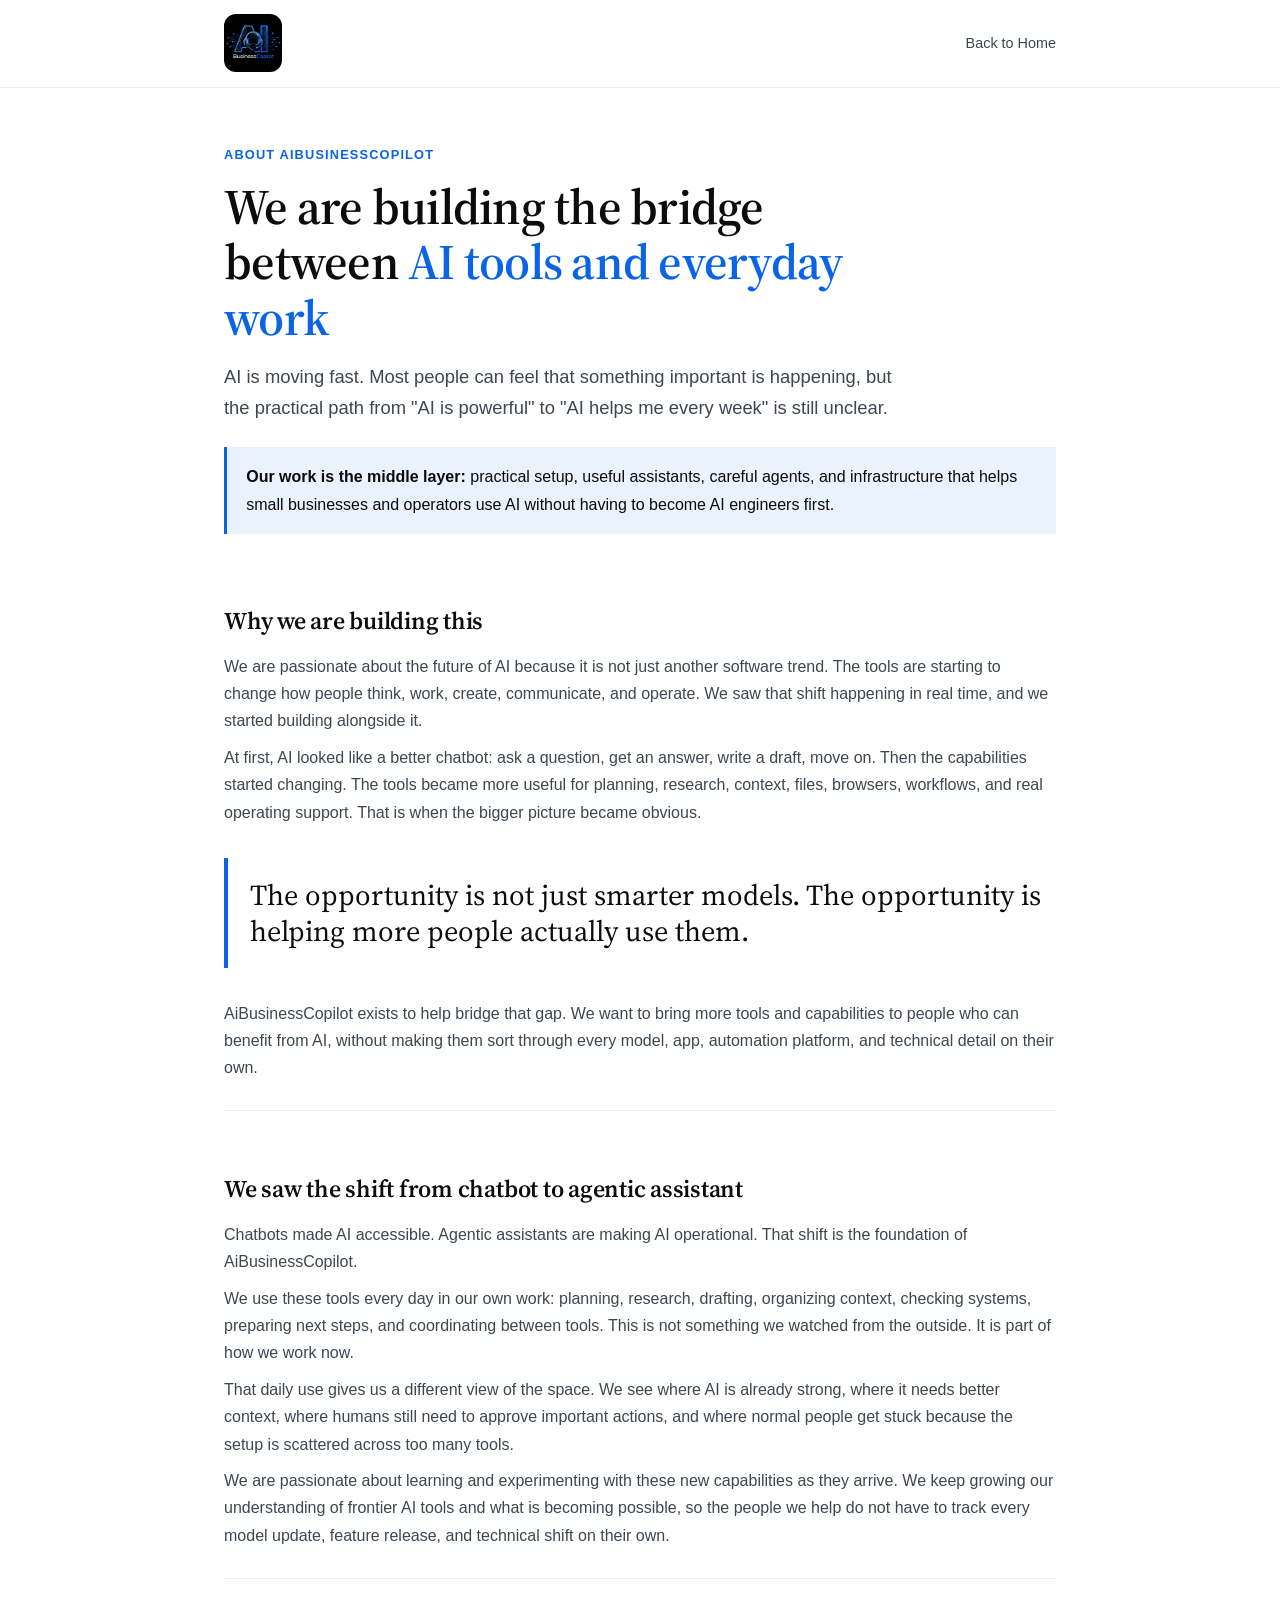
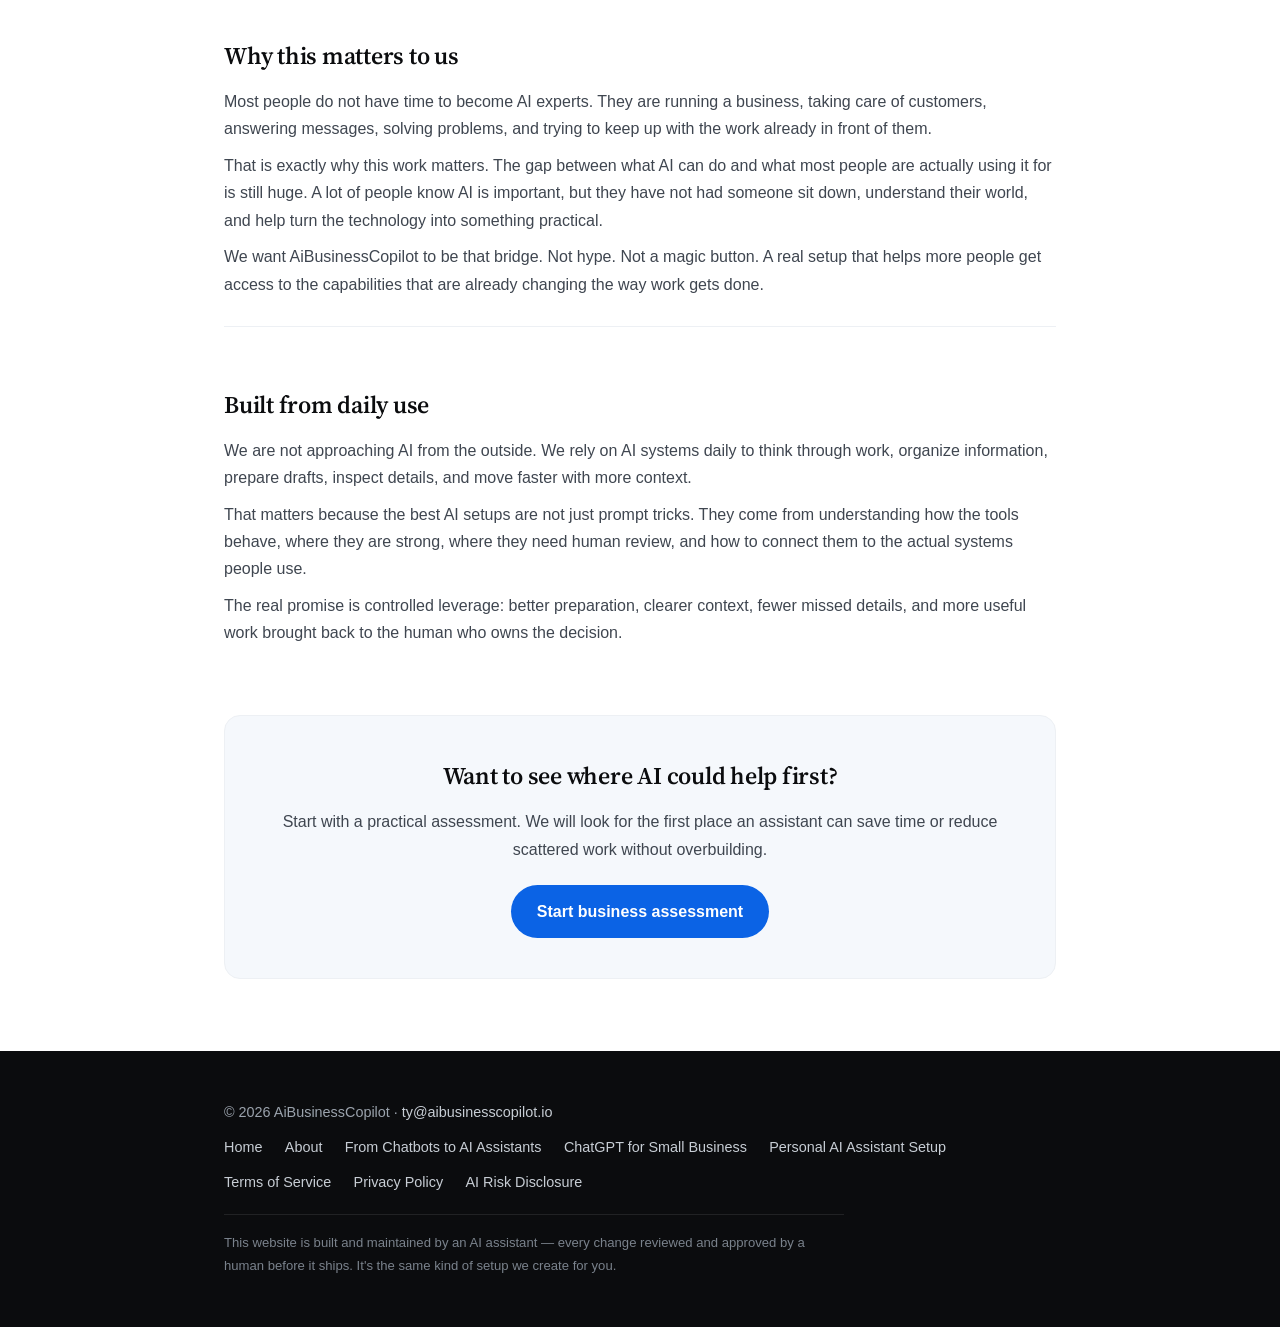
==== about.html @ 7f3c22da "Add about page" ====
<!DOCTYPE html>
<html lang="en">
<head>
    <meta charset="UTF-8">
    <meta name="viewport" content="width=device-width, initial-scale=1.0">
    <title>About AiBusinessCopilot | Practical AI Adoption</title>
    <meta name="description" content="AiBusinessCopilot helps bridge the gap between powerful AI tools and the everyday work of small businesses, operators, and professionals.">
    <link rel="canonical" href="https://aibusinesscopilot.io/about.html">
    <meta property="og:title" content="About AiBusinessCopilot">
    <meta property="og:description" content="We build practical AI assistant, agent, and infrastructure patterns that help more people use AI in everyday work.">
    <meta property="og:type" content="website">
    <meta property="og:url" content="https://aibusinesscopilot.io/about.html">
    <meta property="og:image" content="https://aibusinesscopilot.io/social-card.jpg">
    <meta property="og:image:width" content="1200">
    <meta property="og:image:height" content="630">
    <meta property="og:image:alt" content="ChatGPT answers questions. AI assistants help get work done. - AiBusinessCopilot">
    <meta name="twitter:card" content="summary_large_image">
    <meta name="twitter:title" content="About AiBusinessCopilot">
    <meta name="twitter:description" content="Practical AI adoption, assistant setup, agents, infrastructure, and human-controlled workflows for real work.">
    <meta name="twitter:image" content="https://aibusinesscopilot.io/social-card.jpg">
    <script type="application/ld+json">
    {
      "@context": "https://schema.org",
      "@type": "AboutPage",
      "name": "About AiBusinessCopilot",
      "description": "AiBusinessCopilot helps bridge the gap between powerful AI tools and everyday business work through practical setup, assistants, agents, infrastructure, and human-controlled workflows.",
      "mainEntity": {
        "@type": "ProfessionalService",
        "name": "AiBusinessCopilot",
        "url": "https://aibusinesscopilot.io/",
        "email": "ty@aibusinesscopilot.io",
        "areaServed": ["Phoenix, Arizona", "Remote"]
      }
    }
    </script>
    <link rel="icon" href="logo.jpg">
    <link rel="apple-touch-icon" href="logo.jpg">
    <link rel="preconnect" href="https://fonts.googleapis.com">
    <link rel="preconnect" href="https://fonts.gstatic.com" crossorigin>
    <link href="https://fonts.googleapis.com/css2?family=Source+Serif+4:opsz,wght@8..60,500;8..60,600&amp;display=swap" rel="stylesheet">
    <link rel="stylesheet" href="site.css">
    <style>
        .belief {
            border-left: 4px solid var(--blue);
            padding: 1.2rem 0 1.2rem 1.4rem;
            margin: 2rem 0;
            color: var(--ink);
            font-family: var(--serif);
            font-size: clamp(1.35rem, 3vw, 1.8rem);
            line-height: 1.25;
        }
        .section + .section { border-top: 1px solid var(--border-soft); padding-top: 1.8rem; }
    </style>
</head>
<body>
    <nav>
        <div class="container">
            <a href="index.html" class="logo logo-image"><img src="logo.jpg" alt="AiBusinessCopilot"></a>
            <a href="index.html" class="back-link">Back to Home</a>
        </div>
    </nav>

    <main>
        <article class="hero-card">
            <div class="eyebrow">About AiBusinessCopilot</div>
            <h1>We are building the bridge between <span>AI tools and everyday work</span></h1>
            <p class="lead">AI is moving fast. Most people can feel that something important is happening, but the practical path from "AI is powerful" to "AI helps me every week" is still unclear.</p>
            <p class="quick-line"><strong>Our work is the middle layer:</strong> practical setup, useful assistants, careful agents, and infrastructure that helps small businesses and operators use AI without having to become AI engineers first.</p>
        </article>

        <section class="section">
            <h2>Why we are building this</h2>
            <p>We are passionate about the future of AI because it is not just another software trend. The tools are starting to change how people think, work, create, communicate, and operate. We saw that shift happening in real time, and we started building alongside it.</p>
            <p>At first, AI looked like a better chatbot: ask a question, get an answer, write a draft, move on. Then the capabilities started changing. The tools became more useful for planning, research, context, files, browsers, workflows, and real operating support. That is when the bigger picture became obvious.</p>
            <div class="belief">The opportunity is not just smarter models. The opportunity is helping more people actually use them.</div>
            <p>AiBusinessCopilot exists to help bridge that gap. We want to bring more tools and capabilities to people who can benefit from AI, without making them sort through every model, app, automation platform, and technical detail on their own.</p>
        </section>

        <section class="section">
            <h2>We saw the shift from chatbot to agentic assistant</h2>
            <p>Chatbots made AI accessible. Agentic assistants are making AI operational. That shift is the foundation of AiBusinessCopilot.</p>
            <p>We use these tools every day in our own work: planning, research, drafting, organizing context, checking systems, preparing next steps, and coordinating between tools. This is not something we watched from the outside. It is part of how we work now.</p>
            <p>That daily use gives us a different view of the space. We see where AI is already strong, where it needs better context, where humans still need to approve important actions, and where normal people get stuck because the setup is scattered across too many tools.</p>
            <p>We are passionate about learning and experimenting with these new capabilities as they arrive. We keep growing our understanding of frontier AI tools and what is becoming possible, so the people we help do not have to track every model update, feature release, and technical shift on their own.</p>
        </section>

        <section class="section">
            <h2>Why this matters to us</h2>
            <p>Most people do not have time to become AI experts. They are running a business, taking care of customers, answering messages, solving problems, and trying to keep up with the work already in front of them.</p>
            <p>That is exactly why this work matters. The gap between what AI can do and what most people are actually using it for is still huge. A lot of people know AI is important, but they have not had someone sit down, understand their world, and help turn the technology into something practical.</p>
            <p>We want AiBusinessCopilot to be that bridge. Not hype. Not a magic button. A real setup that helps more people get access to the capabilities that are already changing the way work gets done.</p>
        </section>

        <section class="section">
            <h2>Built from daily use</h2>
            <p>We are not approaching AI from the outside. We rely on AI systems daily to think through work, organize information, prepare drafts, inspect details, and move faster with more context.</p>
            <p>That matters because the best AI setups are not just prompt tricks. They come from understanding how the tools behave, where they are strong, where they need human review, and how to connect them to the actual systems people use.</p>
            <p>The real promise is controlled leverage: better preparation, clearer context, fewer missed details, and more useful work brought back to the human who owns the decision.</p>
        </section>

        <section class="cta">
            <h2>Want to see where AI could help first?</h2>
            <p>Start with a practical assessment. We will look for the first place an assistant can save time or reduce scattered work without overbuilding.</p>
            <a href="https://docs.google.com/forms/d/e/1FAIpQLSdFFl5u6WnTNpVYOfVQvCAf3JeHsFbnt8GaftJ_0jQG6UOvNA/viewform" class="btn">Start business assessment</a>
        </section>
    </main>

    <footer>
        <div class="container">
            <p>&copy; 2026 AiBusinessCopilot &middot; <a href="mailto:ty@aibusinesscopilot.io">ty@aibusinesscopilot.io</a></p>
            <div class="links">
                <a href="index.html">Home</a>
                <a href="about.html">About</a>
                <a href="ai-assistants.html">From Chatbots to AI Assistants</a>
                <a href="chatgpt-for-small-business.html">ChatGPT for Small Business</a>
                <a href="personal-ai-assistant.html">Personal AI Assistant Setup</a>
                <a href="terms.html">Terms of Service</a>
                <a href="privacy.html">Privacy Policy</a>
                <a href="ai-disclosure.html">AI Risk Disclosure</a>
            </div>
            <p class="agent-badge">This website is built and maintained by an AI assistant — every change reviewed and approved by a human before it ships. It's the same kind of setup we create for you.</p>
        </div>
    </footer>
</body>
</html>
---- site.css ----
/* AiBusinessCopilot — shared subpage styles (white / ink / blue design system) */

:root {
    --ink: #0B0C0E;
    --body: #3F4650;
    --muted: #7A828C;
    --blue: #0B63E5;
    --blue-dark: #0A55C4;
    --blue-tint: #EAF2FD;
    --bg: #FFFFFF;
    --bg-alt: #F5F8FC;
    --border: #E2E7EE;
    --border-soft: #EDF0F4;
    --serif: 'Source Serif 4', Georgia, 'Times New Roman', serif;
    --sans: -apple-system, BlinkMacSystemFont, 'Segoe UI', Roboto, 'Helvetica Neue', Arial, sans-serif;
}

* { margin: 0; padding: 0; box-sizing: border-box; }
html { scroll-behavior: smooth; }

body {
    font-family: var(--sans);
    color: var(--body);
    line-height: 1.7;
    background: var(--bg);
    -webkit-font-smoothing: antialiased;
}

nav .container, main, footer .container { max-width: 880px; margin: 0 auto; padding: 0 24px; }

a { color: var(--blue); text-decoration: none; }
a:hover { color: var(--blue-dark); }

/* ===== NAV ===== */
nav {
    position: sticky;
    top: 0;
    background: rgba(255, 255, 255, 0.92);
    backdrop-filter: blur(10px);
    -webkit-backdrop-filter: blur(10px);
    border-bottom: 1px solid var(--border-soft);
    z-index: 100;
}
nav .container {
    padding-top: 0.9rem;
    padding-bottom: 0.9rem;
    display: flex;
    justify-content: space-between;
    align-items: center;
    gap: 1rem;
}
.logo {
    font-size: 1.2rem;
    font-weight: 700;
    color: var(--ink);
    letter-spacing: -0.02em;
    display: inline-flex;
    align-items: center;
}
.logo:hover { color: var(--ink); }
.logo img { display: none; }
.logo.logo-image {
    line-height: 0;
}
.logo.logo-image img {
    display: block;
    height: 58px;
    width: auto;
    border-radius: 12px;
    object-fit: contain;
}
.logo span { color: var(--blue); }
.back-link { color: var(--body); font-size: 0.9rem; font-weight: 500; }
.back-link:hover { color: var(--blue); }

/* ===== MAIN / ARTICLE ===== */
main { padding-top: 3.5rem; padding-bottom: 4.5rem; }

.hero-card, .legal-card { margin-bottom: 1rem; }

.eyebrow {
    color: var(--blue);
    text-transform: uppercase;
    letter-spacing: 0.09em;
    font-size: 0.8rem;
    font-weight: 600;
    margin-bottom: 0.9rem;
}

h1 {
    font-family: var(--serif);
    color: var(--ink);
    font-weight: 600;
    font-size: clamp(2.1rem, 5vw, 3.1rem);
    line-height: 1.12;
    letter-spacing: -0.015em;
    margin-bottom: 0.9rem;
    max-width: 720px;
}
h1 span { color: var(--blue); -webkit-text-fill-color: var(--blue); }

.lead { font-size: 1.15rem; max-width: 680px; margin-bottom: 1.5rem; }
.updated { color: var(--muted); font-size: 0.9rem; margin-bottom: 2rem; }

h2 {
    font-family: var(--serif);
    color: var(--ink);
    font-weight: 600;
    font-size: 1.5rem;
    letter-spacing: -0.01em;
    margin: 2.4rem 0 0.7rem;
}
h3 { color: var(--ink); font-weight: 600; font-size: 1.02rem; margin: 1.5rem 0 0.45rem; }
h4 { color: var(--ink); font-weight: 600; font-size: 1rem; margin-bottom: 0.3rem; }

p { margin: 0.6rem 0; }
strong { color: var(--ink); }
ul, ol { margin: 0.7rem 0 1rem 1.35rem; }
li { margin: 0.35rem 0; }

.section { padding: 0.4rem 0 1.2rem; }
.section h2 { margin-top: 1.8rem; }

.quick-line, .notice {
    border-left: 3px solid var(--blue);
    background: var(--blue-tint);
    color: var(--ink);
    padding: 1rem 1.2rem;
    border-radius: 0;
    margin: 1.4rem 0 2rem;
}
.quick-line p, .notice p { margin: 0; }

/* ===== CARD GRIDS ===== */
.comparison, .examples, .why-grid {
    display: grid;
    grid-template-columns: repeat(2, minmax(0, 1fr));
    gap: 1rem;
    margin-top: 1.1rem;
}
.compare-card, .example, .why-item {
    border: 1px solid var(--border);
    border-radius: 14px;
    padding: 1.2rem 1.3rem;
    background: #fff;
}
.compare-card h3 { margin: 0 0 0.45rem; }
.compare-card ul { margin-top: 0.5rem; }
.example strong { display: block; margin-bottom: 0.3rem; }
.example p { margin: 0; font-size: 0.95rem; }
.why-item { display: flex; gap: 0.85rem; align-items: flex-start; }
.why-item p { margin: 0; font-size: 0.95rem; }
.why-icon { flex-shrink: 0; margin-top: 2px; line-height: 1; }

/* ===== CTA ===== */
.cta { text-align: center; margin-top: 2.5rem; padding: 2.5rem 1.5rem; background: var(--bg-alt); border: 1px solid var(--border-soft); border-radius: 16px; }
.cta h2 { margin-top: 0; }
.btn, .cta-btn {
    display: inline-block;
    background: var(--blue);
    color: #fff;
    font-size: 1rem;
    font-weight: 600;
    padding: 0.8rem 1.6rem;
    border-radius: 999px;
    margin-top: 0.8rem;
    transition: background 0.15s ease, transform 0.15s ease;
    box-shadow: none;
}
.btn:hover, .cta-btn:hover { background: var(--blue-dark); color: #fff; transform: translateY(-1px); box-shadow: none; }

/* ===== FOOTER ===== */
footer {
    background: var(--ink);
    color: #9BA3AD;
    padding: 2.5rem 0;
    border-top: none;
    font-size: 0.9rem;
}
footer a { color: #C7CDD4; }
footer a:hover { color: #fff; }
footer .links { display: flex; flex-wrap: wrap; gap: 0.7rem 1.4rem; margin-top: 0.5rem; }
footer .agent-badge {
    margin-top: 1.2rem;
    padding-top: 1.1rem;
    border-top: 1px solid rgba(255, 255, 255, 0.09);
    font-size: 0.82rem;
    color: #7A828C;
    max-width: 620px;
}

/* ===== RESPONSIVE ===== */
@media (max-width: 720px) {
    main { padding-top: 2.5rem; }
    .logo.logo-image img { height: 50px; }
    .comparison, .examples, .why-grid { grid-template-columns: 1fr; }
}

/* ===== PRINT ===== */
@media print {
    nav, footer .links { display: none; }
    body { color: #1a1a1a; }
    .btn, .cta-btn { color: #fff !important; -webkit-print-color-adjust: exact; print-color-adjust: exact; }
    footer { background: none; color: #555; padding: 1rem 0; }
}
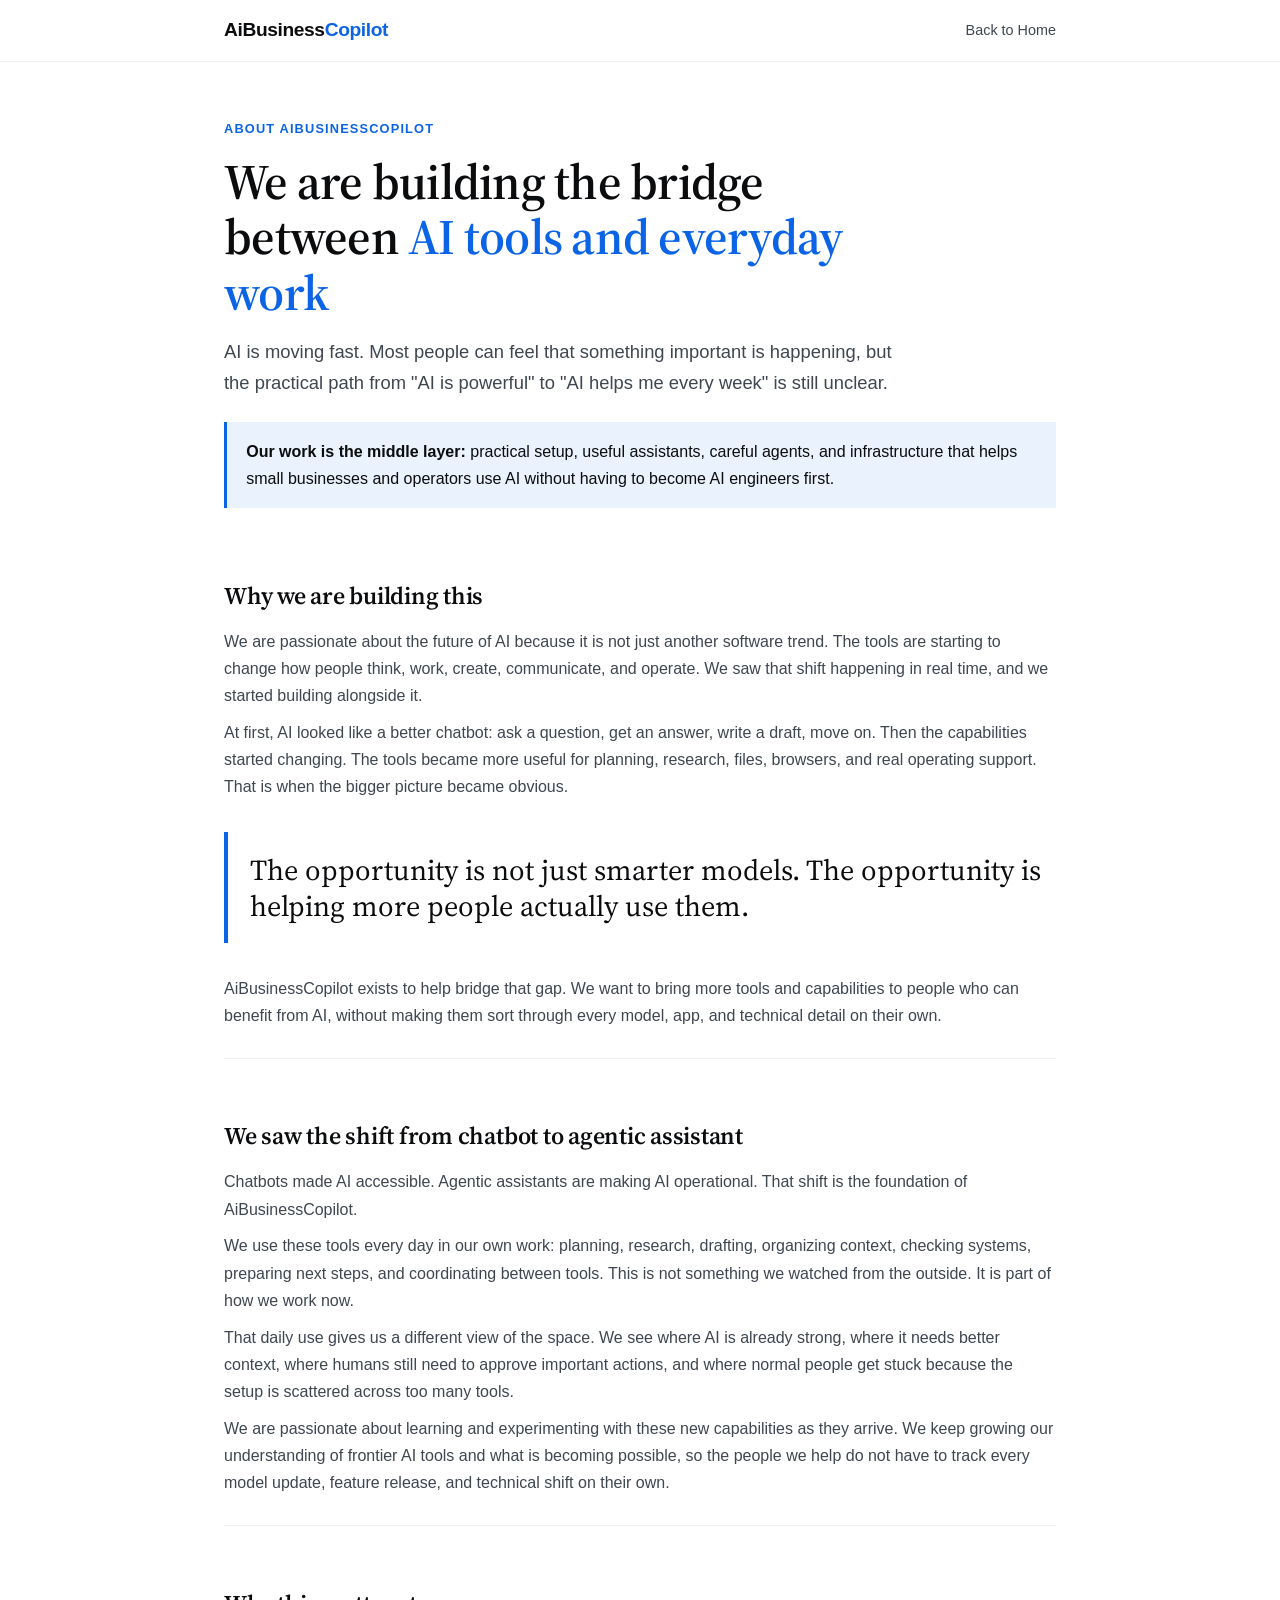
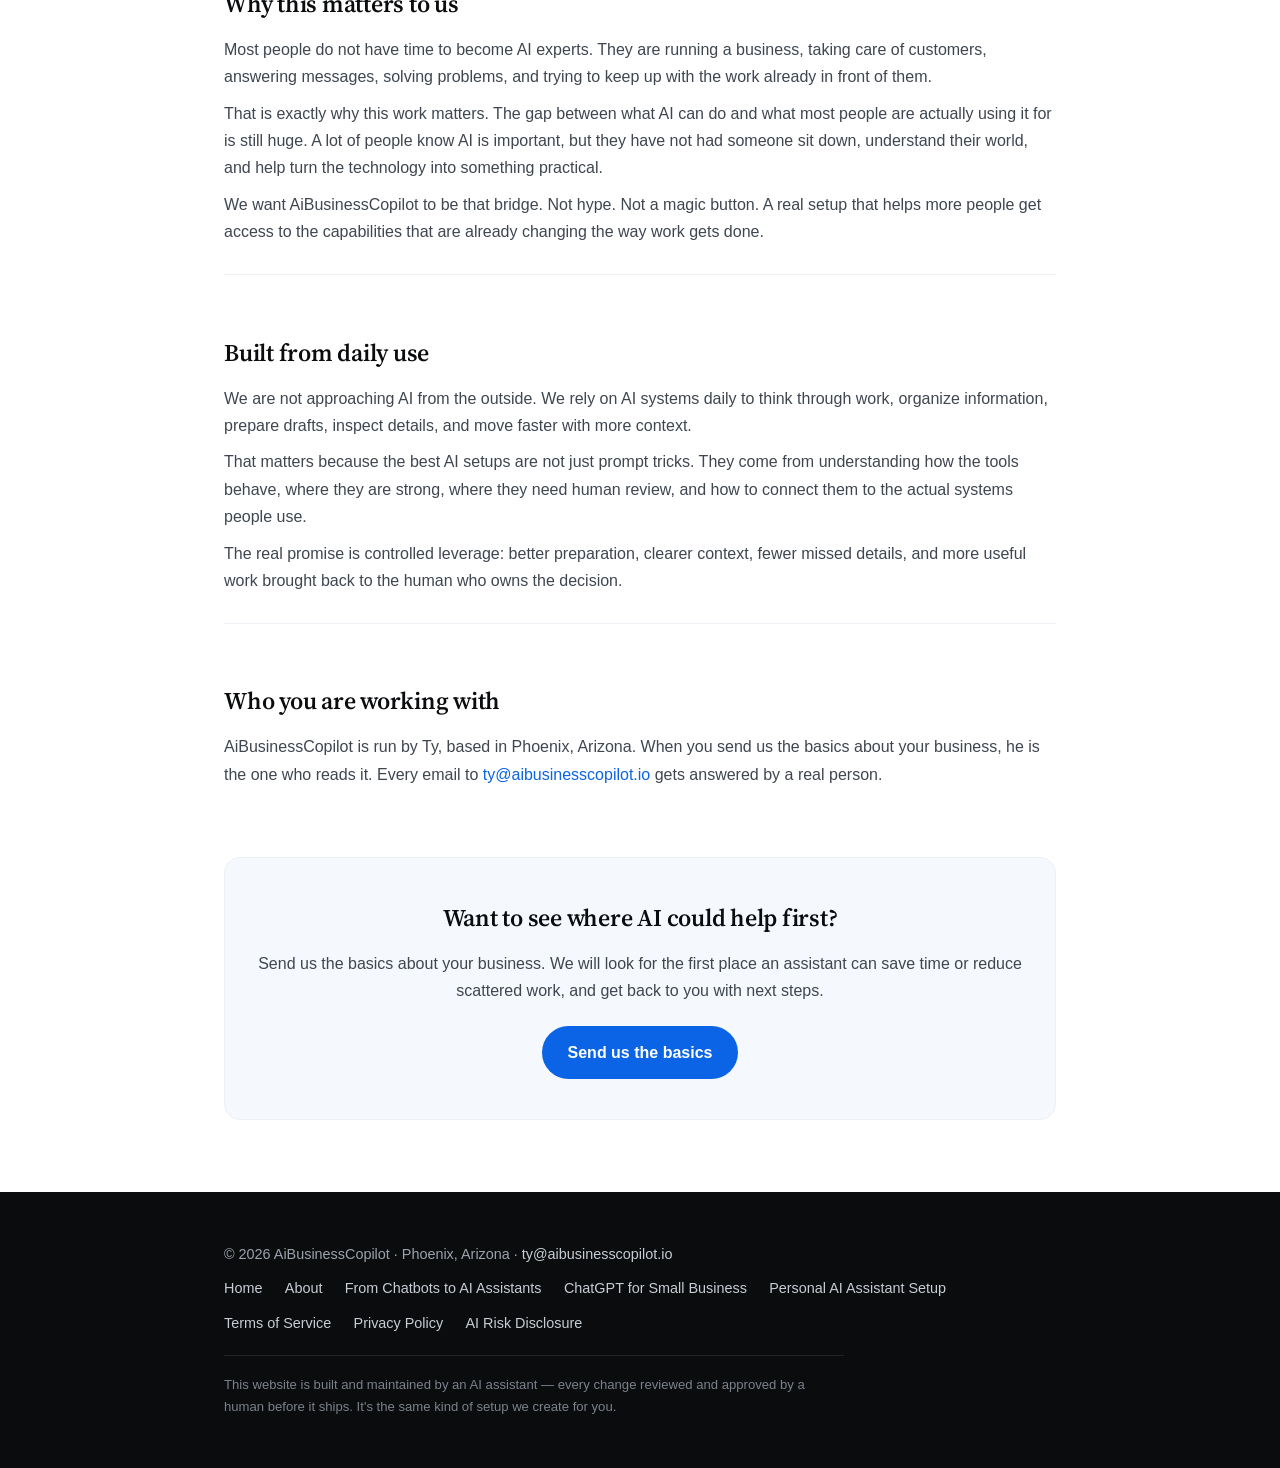
==== commit 80aee4d9: "Demo magic, de-AI-template pass, and offer clarity Demo: personalized briefing (business-name input," ====
--- a/about.html
+++ b/about.html
@@ -55,7 +55,7 @@
 <body>
     <nav>
         <div class="container">
-            <a href="index.html" class="logo logo-image"><img src="logo.jpg" alt="AiBusinessCopilot"></a>
+            <a href="index.html" class="logo">AiBusiness<span>Copilot</span></a>
             <a href="index.html" class="back-link">Back to Home</a>
         </div>
     </nav>
@@ -71,9 +71,9 @@
         <section class="section">
             <h2>Why we are building this</h2>
             <p>We are passionate about the future of AI because it is not just another software trend. The tools are starting to change how people think, work, create, communicate, and operate. We saw that shift happening in real time, and we started building alongside it.</p>
-            <p>At first, AI looked like a better chatbot: ask a question, get an answer, write a draft, move on. Then the capabilities started changing. The tools became more useful for planning, research, context, files, browsers, workflows, and real operating support. That is when the bigger picture became obvious.</p>
+            <p>At first, AI looked like a better chatbot: ask a question, get an answer, write a draft, move on. Then the capabilities started changing. The tools became more useful for planning, research, files, browsers, and real operating support. That is when the bigger picture became obvious.</p>
             <div class="belief">The opportunity is not just smarter models. The opportunity is helping more people actually use them.</div>
-            <p>AiBusinessCopilot exists to help bridge that gap. We want to bring more tools and capabilities to people who can benefit from AI, without making them sort through every model, app, automation platform, and technical detail on their own.</p>
+            <p>AiBusinessCopilot exists to help bridge that gap. We want to bring more tools and capabilities to people who can benefit from AI, without making them sort through every model, app, and technical detail on their own.</p>
         </section>
 
         <section class="section">
@@ -98,16 +98,21 @@
             <p>The real promise is controlled leverage: better preparation, clearer context, fewer missed details, and more useful work brought back to the human who owns the decision.</p>
         </section>
 
+        <section class="section">
+            <h2>Who you are working with</h2>
+            <p>AiBusinessCopilot is run by Ty, based in Phoenix, Arizona. When you send us the basics about your business, he is the one who reads it. Every email to <a href="mailto:ty@aibusinesscopilot.io">ty@aibusinesscopilot.io</a> gets answered by a real person.</p>
+        </section>
+
         <section class="cta">
             <h2>Want to see where AI could help first?</h2>
-            <p>Start with a practical assessment. We will look for the first place an assistant can save time or reduce scattered work without overbuilding.</p>
-            <a href="https://docs.google.com/forms/d/e/1FAIpQLSdFFl5u6WnTNpVYOfVQvCAf3JeHsFbnt8GaftJ_0jQG6UOvNA/viewform" class="btn">Start business assessment</a>
+            <p>Send us the basics about your business. We will look for the first place an assistant can save time or reduce scattered work, and get back to you with next steps.</p>
+            <a href="https://docs.google.com/forms/d/e/1FAIpQLSdFFl5u6WnTNpVYOfVQvCAf3JeHsFbnt8GaftJ_0jQG6UOvNA/viewform" class="btn">Send us the basics</a>
         </section>
     </main>
 
     <footer>
         <div class="container">
-            <p>&copy; 2026 AiBusinessCopilot &middot; <a href="mailto:ty@aibusinesscopilot.io">ty@aibusinesscopilot.io</a></p>
+            <p>&copy; 2026 AiBusinessCopilot &middot; Phoenix, Arizona &middot; <a href="mailto:ty@aibusinesscopilot.io">ty@aibusinesscopilot.io</a></p>
             <div class="links">
                 <a href="index.html">Home</a>
                 <a href="about.html">About</a>
--- a/site.css
+++ b/site.css
@@ -191,9 +191,12 @@
 
 /* ===== RESPONSIVE ===== */
 @media (max-width: 720px) {
+    html, body { max-width: 100%; overflow-x: hidden; }
     main { padding-top: 2.5rem; }
     .logo.logo-image img { height: 50px; }
     .comparison, .examples, .why-grid { grid-template-columns: 1fr; }
+    h1, h2, h3, p, li, a { overflow-wrap: anywhere; }
+    .price-tag { white-space: normal; }
 }
 
 /* ===== PRINT ===== */
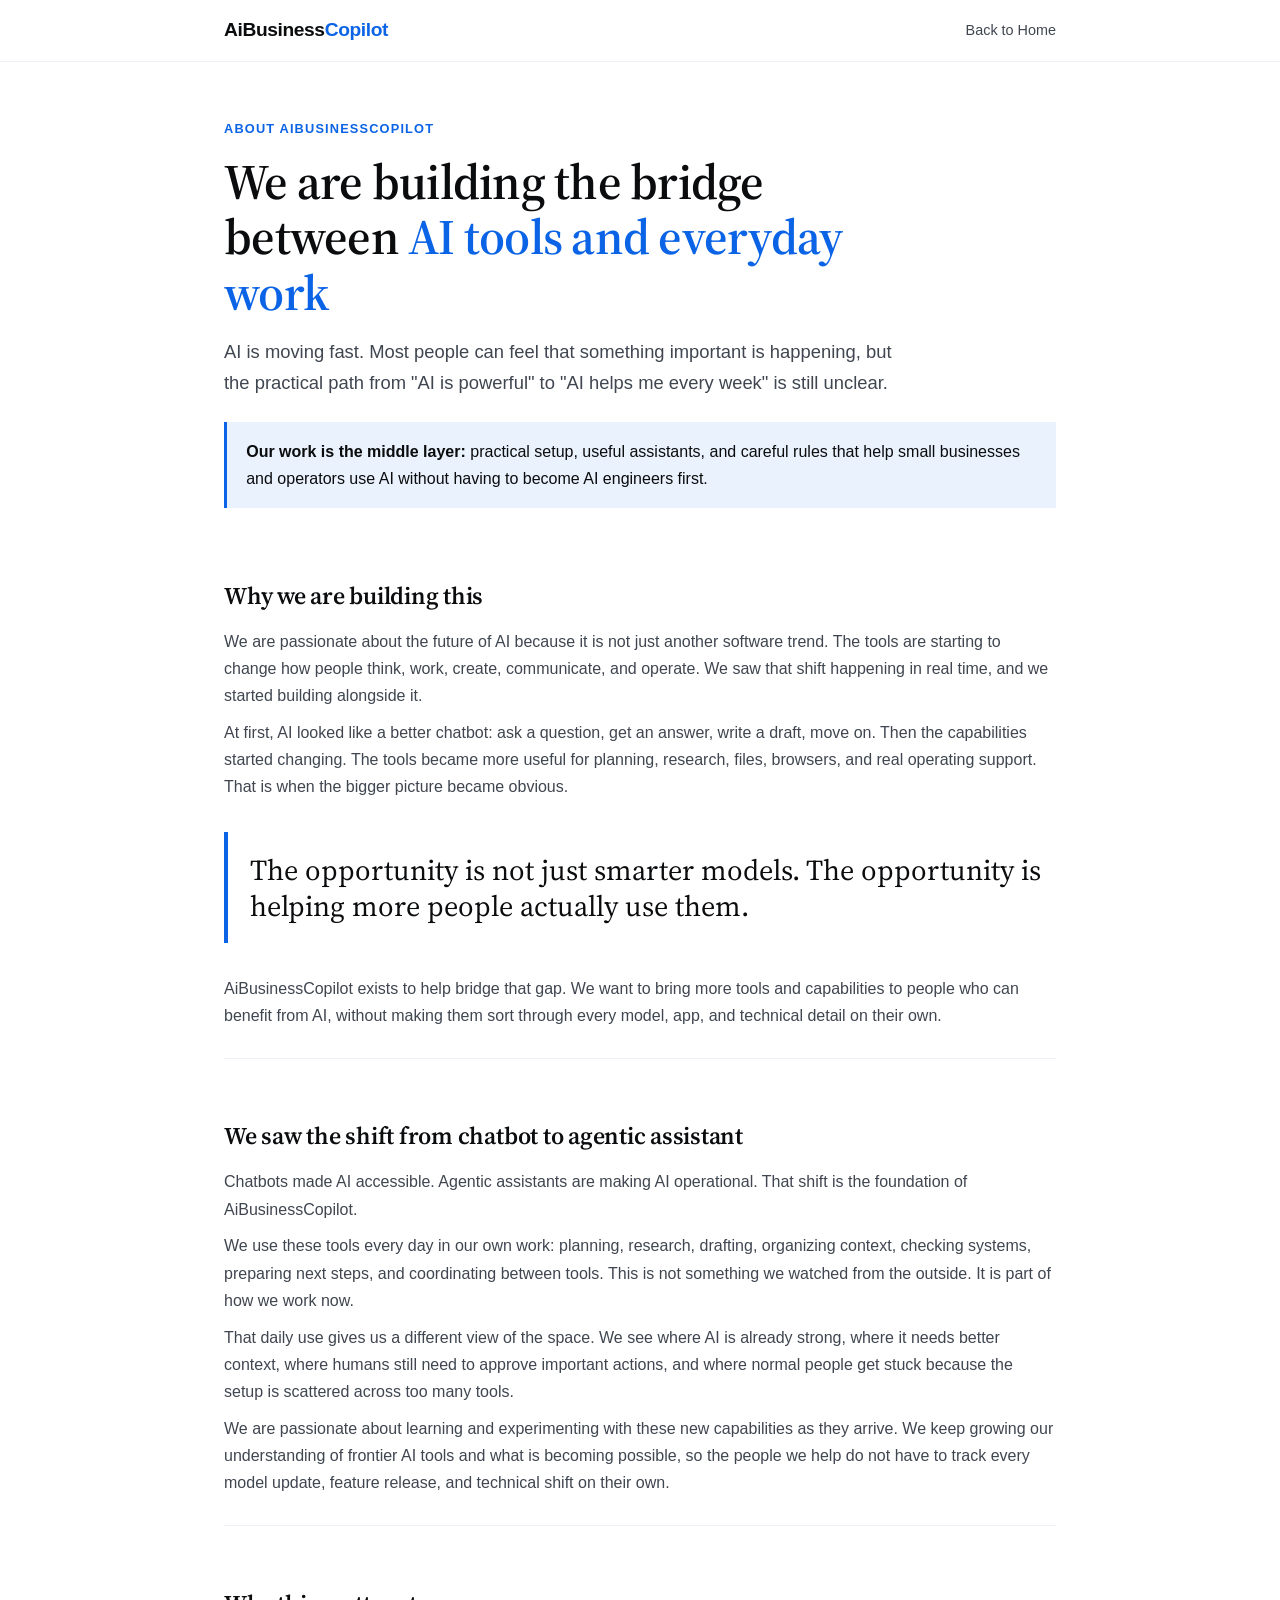
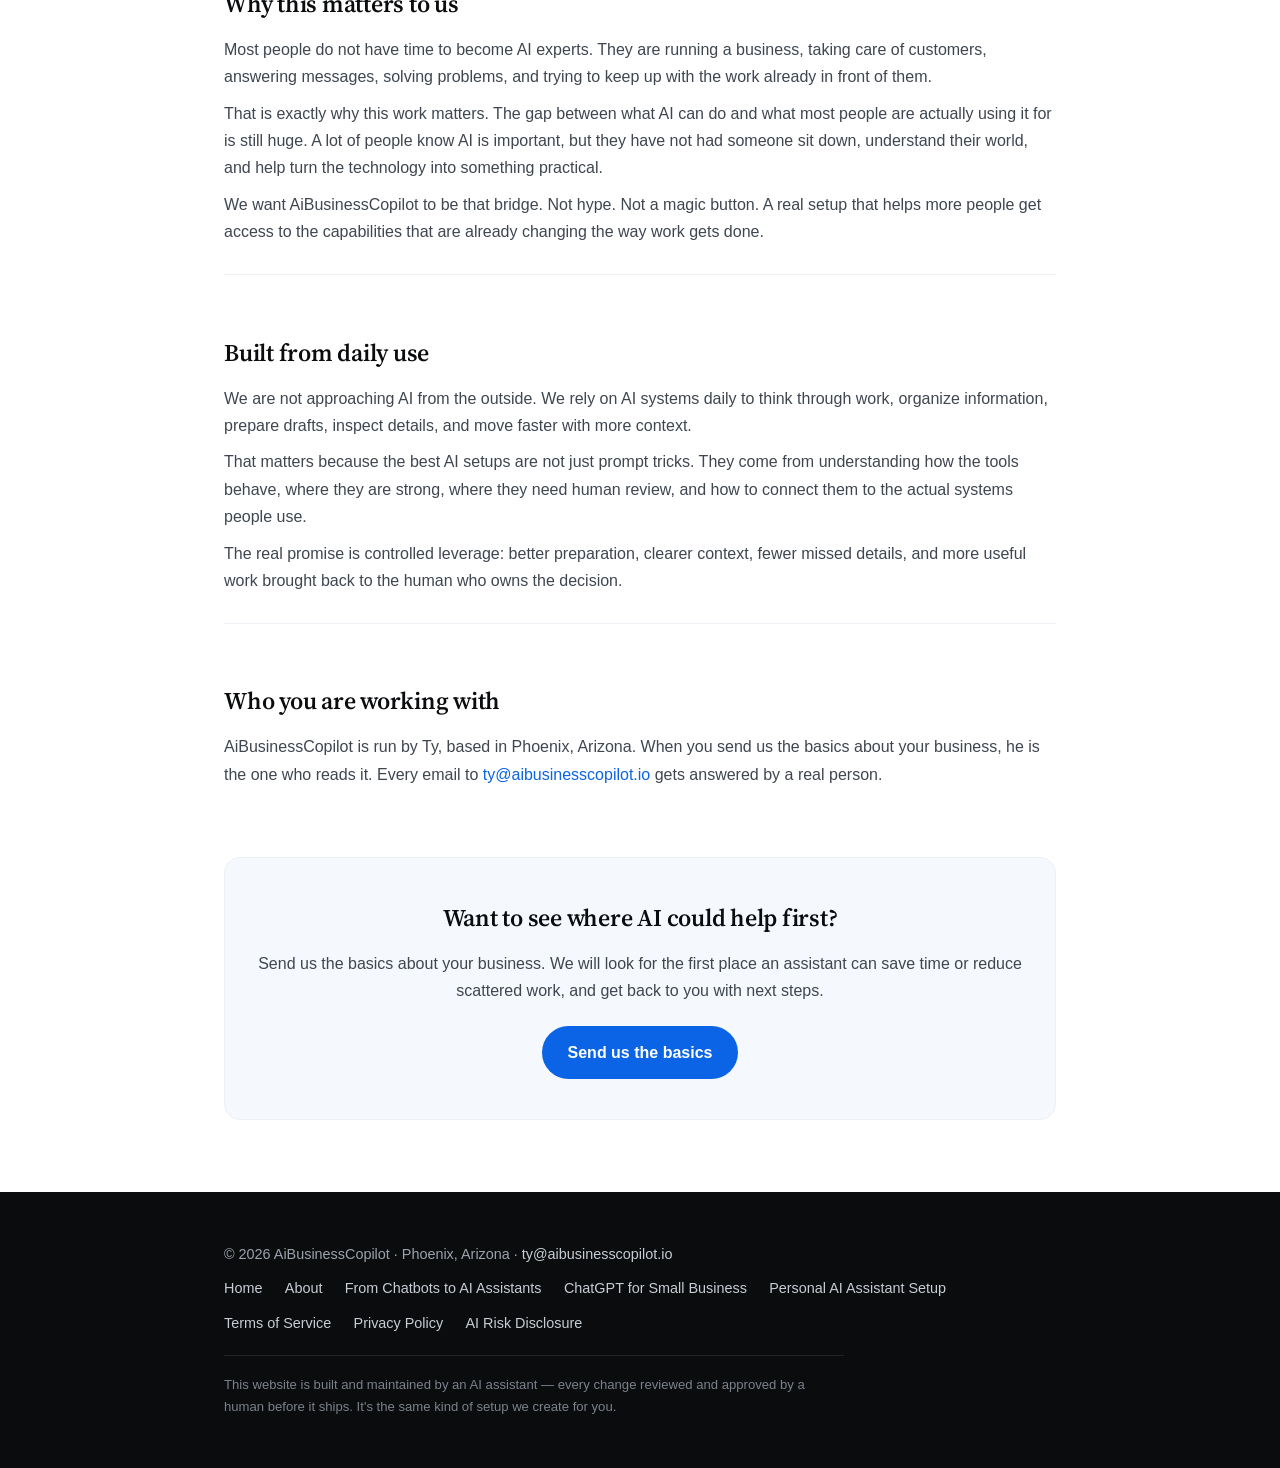
==== commit 131e9a17: "Sitewide coherence and language pass Add many-languages FAQ (Spanish called out) with JSON-LD sync, " ====
--- a/about.html
+++ b/about.html
@@ -7,7 +7,7 @@
     <meta name="description" content="AiBusinessCopilot helps bridge the gap between powerful AI tools and the everyday work of small businesses, operators, and professionals.">
     <link rel="canonical" href="https://aibusinesscopilot.io/about.html">
     <meta property="og:title" content="About AiBusinessCopilot">
-    <meta property="og:description" content="We build practical AI assistant, agent, and infrastructure patterns that help more people use AI in everyday work.">
+    <meta property="og:description" content="We set up practical AI assistants that help more people use AI in everyday work.">
     <meta property="og:type" content="website">
     <meta property="og:url" content="https://aibusinesscopilot.io/about.html">
     <meta property="og:image" content="https://aibusinesscopilot.io/social-card.jpg">
@@ -16,14 +16,14 @@
     <meta property="og:image:alt" content="ChatGPT answers questions. AI assistants help get work done. - AiBusinessCopilot">
     <meta name="twitter:card" content="summary_large_image">
     <meta name="twitter:title" content="About AiBusinessCopilot">
-    <meta name="twitter:description" content="Practical AI adoption, assistant setup, agents, infrastructure, and human-controlled workflows for real work.">
+    <meta name="twitter:description" content="Practical AI adoption: assistant setup and human-approved AI help for real work.">
     <meta name="twitter:image" content="https://aibusinesscopilot.io/social-card.jpg">
     <script type="application/ld+json">
     {
       "@context": "https://schema.org",
       "@type": "AboutPage",
       "name": "About AiBusinessCopilot",
-      "description": "AiBusinessCopilot helps bridge the gap between powerful AI tools and everyday business work through practical setup, assistants, agents, infrastructure, and human-controlled workflows.",
+      "description": "AiBusinessCopilot helps bridge the gap between powerful AI tools and everyday business work through practical setup, useful assistants, and human-approved AI help.",
       "mainEntity": {
         "@type": "ProfessionalService",
         "name": "AiBusinessCopilot",
@@ -65,7 +65,7 @@
             <div class="eyebrow">About AiBusinessCopilot</div>
             <h1>We are building the bridge between <span>AI tools and everyday work</span></h1>
             <p class="lead">AI is moving fast. Most people can feel that something important is happening, but the practical path from "AI is powerful" to "AI helps me every week" is still unclear.</p>
-            <p class="quick-line"><strong>Our work is the middle layer:</strong> practical setup, useful assistants, careful agents, and infrastructure that helps small businesses and operators use AI without having to become AI engineers first.</p>
+            <p class="quick-line"><strong>Our work is the middle layer:</strong> practical setup, useful assistants, and careful rules that help small businesses and operators use AI without having to become AI engineers first.</p>
         </article>
 
         <section class="section">
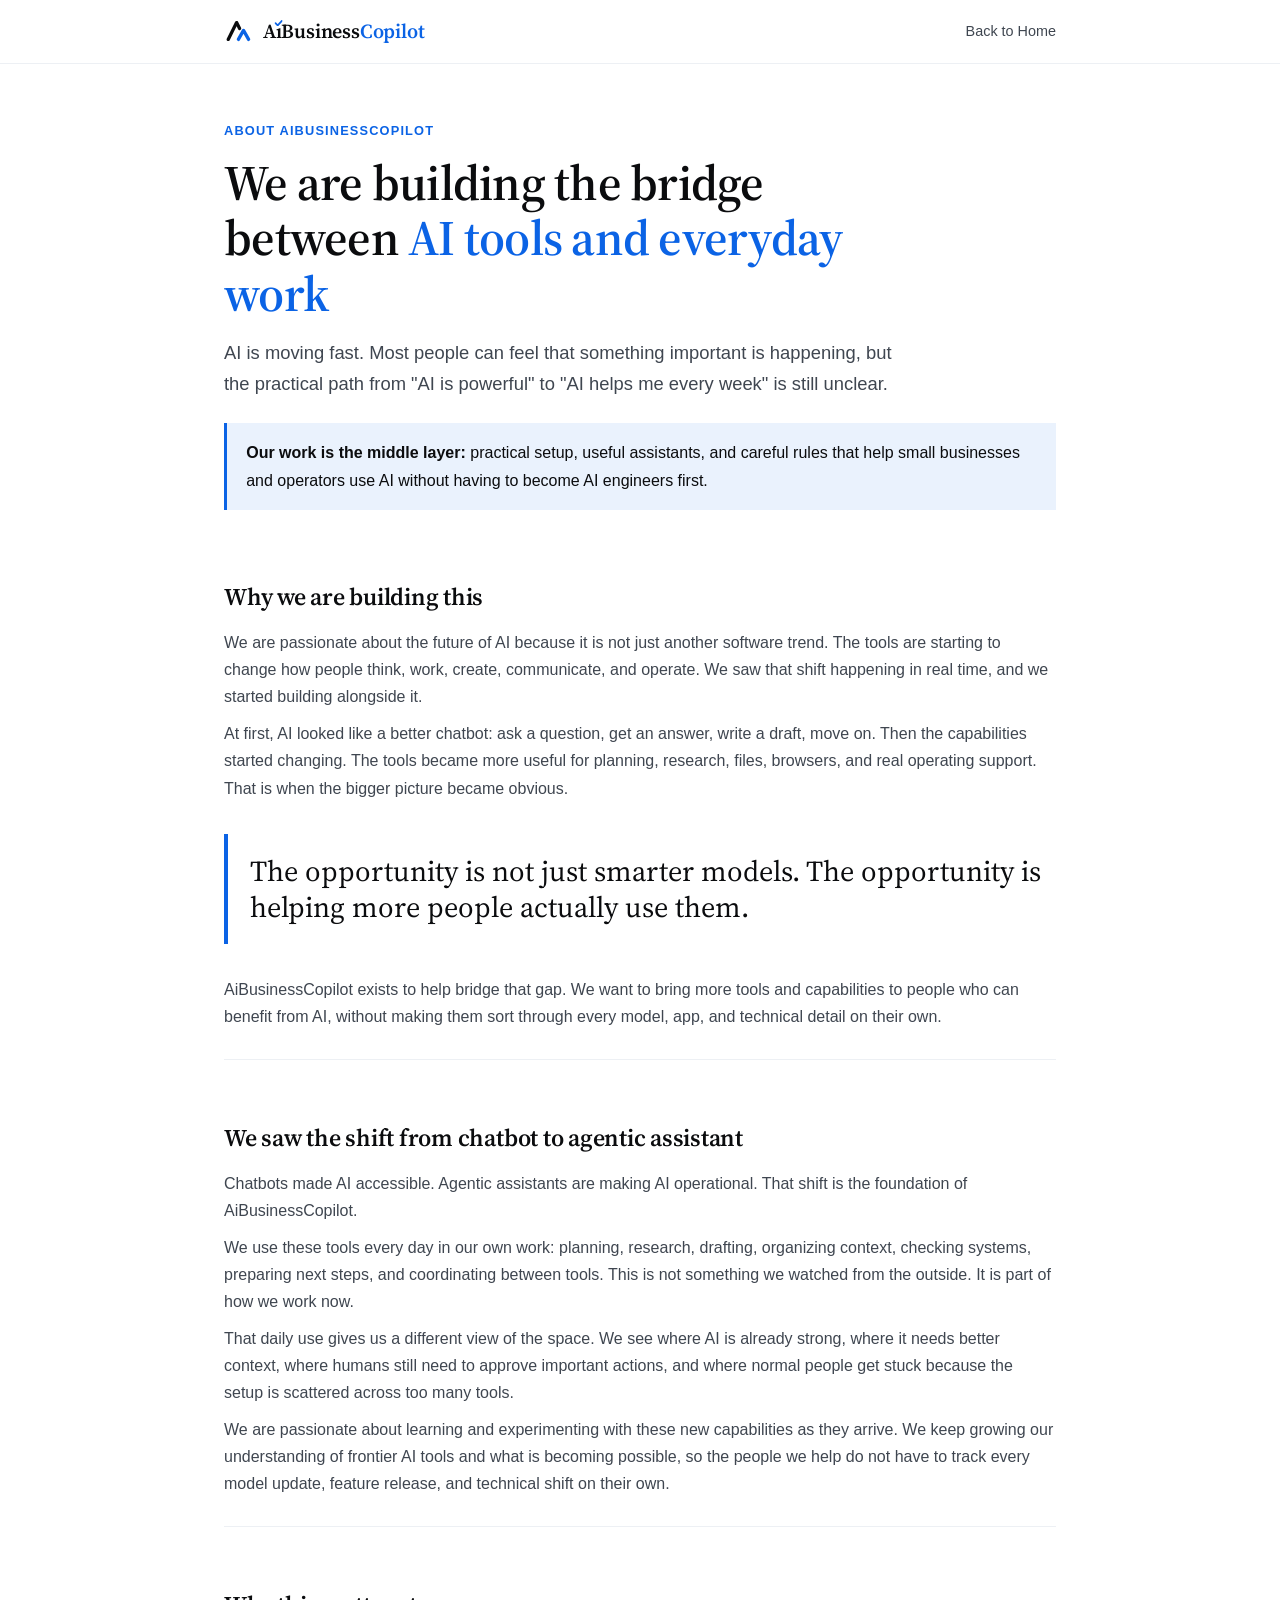
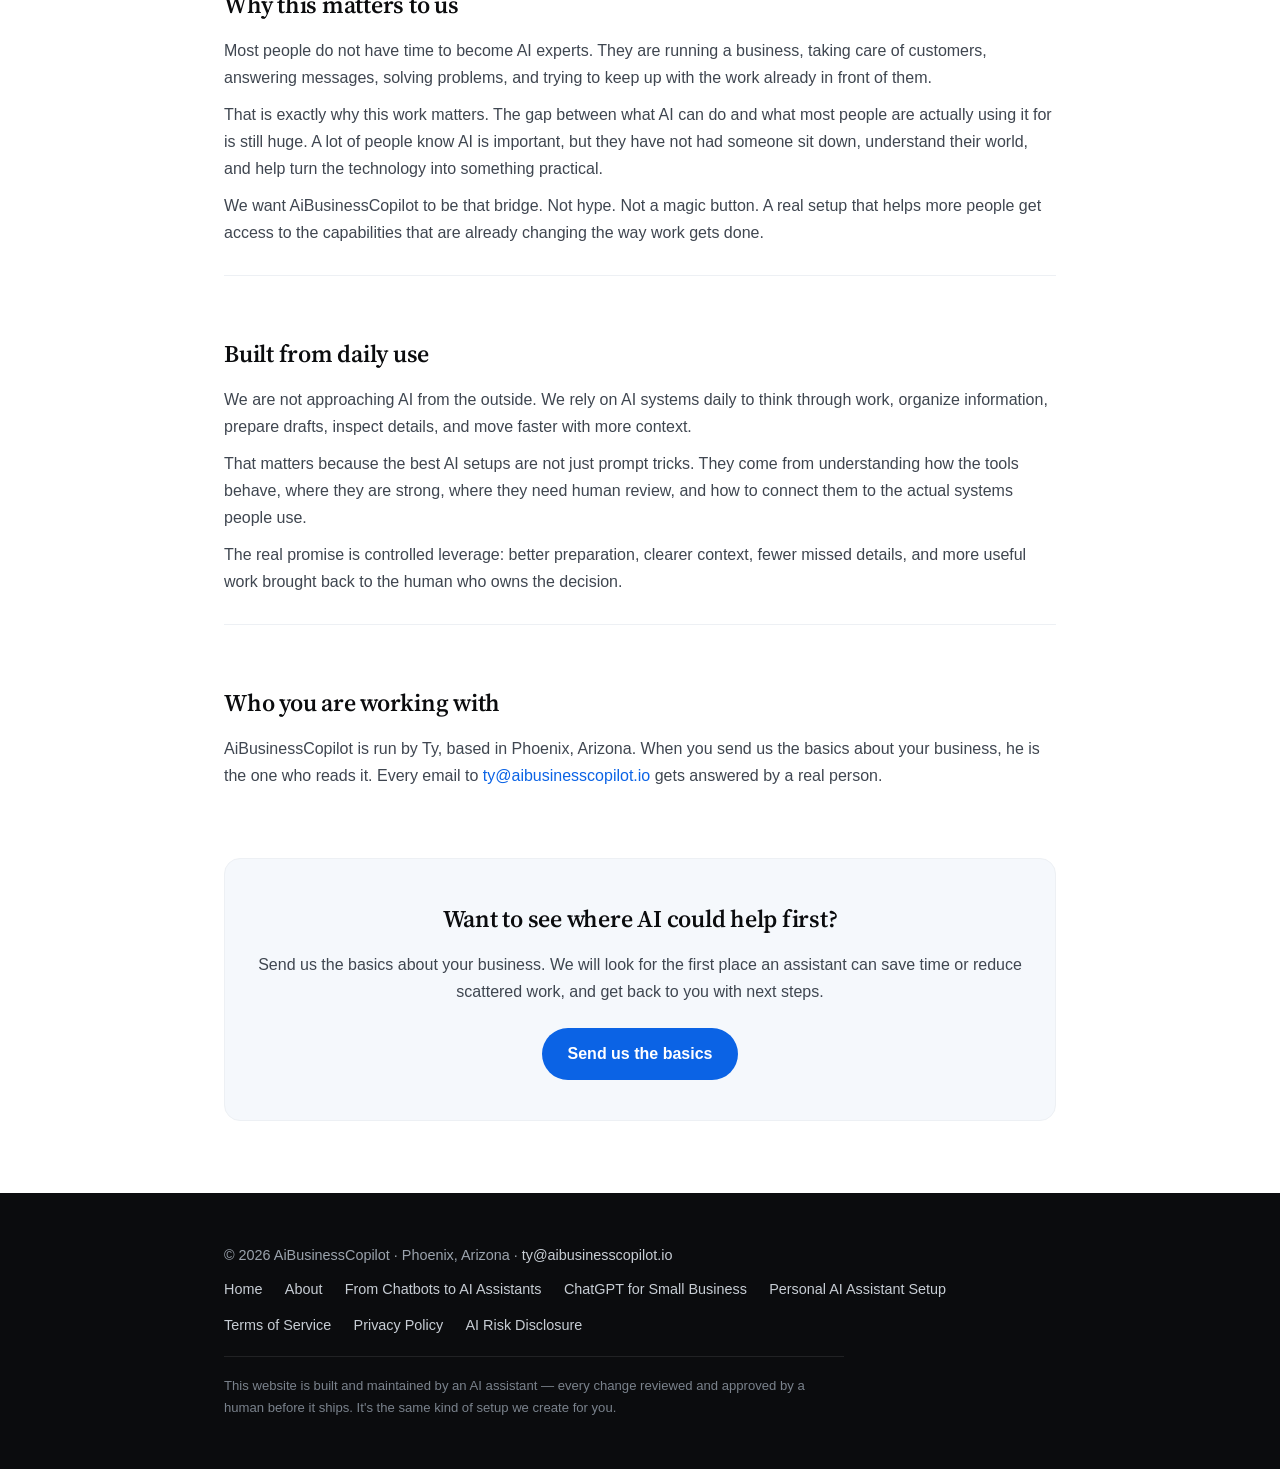
==== commit eb7f2257: "Deploy split-peaks logo sitewide: favicons, nav brand, footer lockup - New icon set (favicon.svg/png" ====
--- a/about.html
+++ b/about.html
@@ -33,8 +33,9 @@
       }
     }
     </script>
-    <link rel="icon" href="logo.jpg">
-    <link rel="apple-touch-icon" href="logo.jpg">
+    <link rel="icon" href="favicon.svg" type="image/svg+xml">
+    <link rel="icon" href="favicon-32.png" type="image/png" sizes="32x32">
+    <link rel="apple-touch-icon" href="apple-touch-icon.png">
     <link rel="preconnect" href="https://fonts.googleapis.com">
     <link rel="preconnect" href="https://fonts.gstatic.com" crossorigin>
     <link href="https://fonts.googleapis.com/css2?family=Source+Serif+4:opsz,wght@8..60,500;8..60,600&amp;display=swap" rel="stylesheet">
@@ -55,7 +56,7 @@
 <body>
     <nav>
         <div class="container">
-            <a href="index.html" class="logo">AiBusiness<span>Copilot</span></a>
+            <a href="index.html" class="logo"><svg class="logo-mark" viewBox="0 0 100 100" aria-hidden="true"><path d="M14 78 L42 22 L52 42" fill="none" stroke="#0B0C0E" stroke-width="11" stroke-linecap="round" stroke-linejoin="round"/><path d="M48 78 L65 48 L82 78" fill="none" stroke="#0B63E5" stroke-width="11" stroke-linecap="round" stroke-linejoin="round"/></svg><span class="logo-word" style="color:var(--ink);">A<span style="position:relative;color:var(--ink);">ı<svg viewBox="0 0 26 20" aria-hidden="true" style="position:absolute;top:0.13em;left:50%;transform:translateX(-54%);width:0.42em;height:0.32em;"><path d="M3 10 L10 17 L23 3" fill="none" stroke="#0B63E5" stroke-width="5.5" stroke-linecap="round" stroke-linejoin="round"/></svg></span>Business<span>Copilot</span></span></a>
             <a href="index.html" class="back-link">Back to Home</a>
         </div>
     </nav>
--- a/site.css
+++ b/site.css
@@ -50,12 +50,20 @@
     gap: 1rem;
 }
 .logo {
-    font-size: 1.2rem;
-    font-weight: 700;
-    color: var(--ink);
-    letter-spacing: -0.02em;
+    font-family: 'Source Serif 4', serif;
+    font-size: 1.25rem;
+    font-weight: 600;
+    color: var(--ink);
+    letter-spacing: -0.01em;
     display: inline-flex;
     align-items: center;
+    white-space: nowrap;
+}
+.logo .logo-mark {
+    width: 30px;
+    height: 30px;
+    margin-right: 0.55rem;
+    flex: 0 0 auto;
 }
 .logo:hover { color: var(--ink); }
 .logo img { display: none; }
@@ -197,6 +205,9 @@
     .comparison, .examples, .why-grid { grid-template-columns: 1fr; }
     h1, h2, h3, p, li, a { overflow-wrap: anywhere; }
     .price-tag { white-space: normal; }
+    .logo { overflow-wrap: normal; font-size: 1.1rem; }
+    .logo .logo-mark { width: 26px; height: 26px; margin-right: 0.45rem; }
+    .back-link { white-space: nowrap; }
 }
 
 /* ===== PRINT ===== */
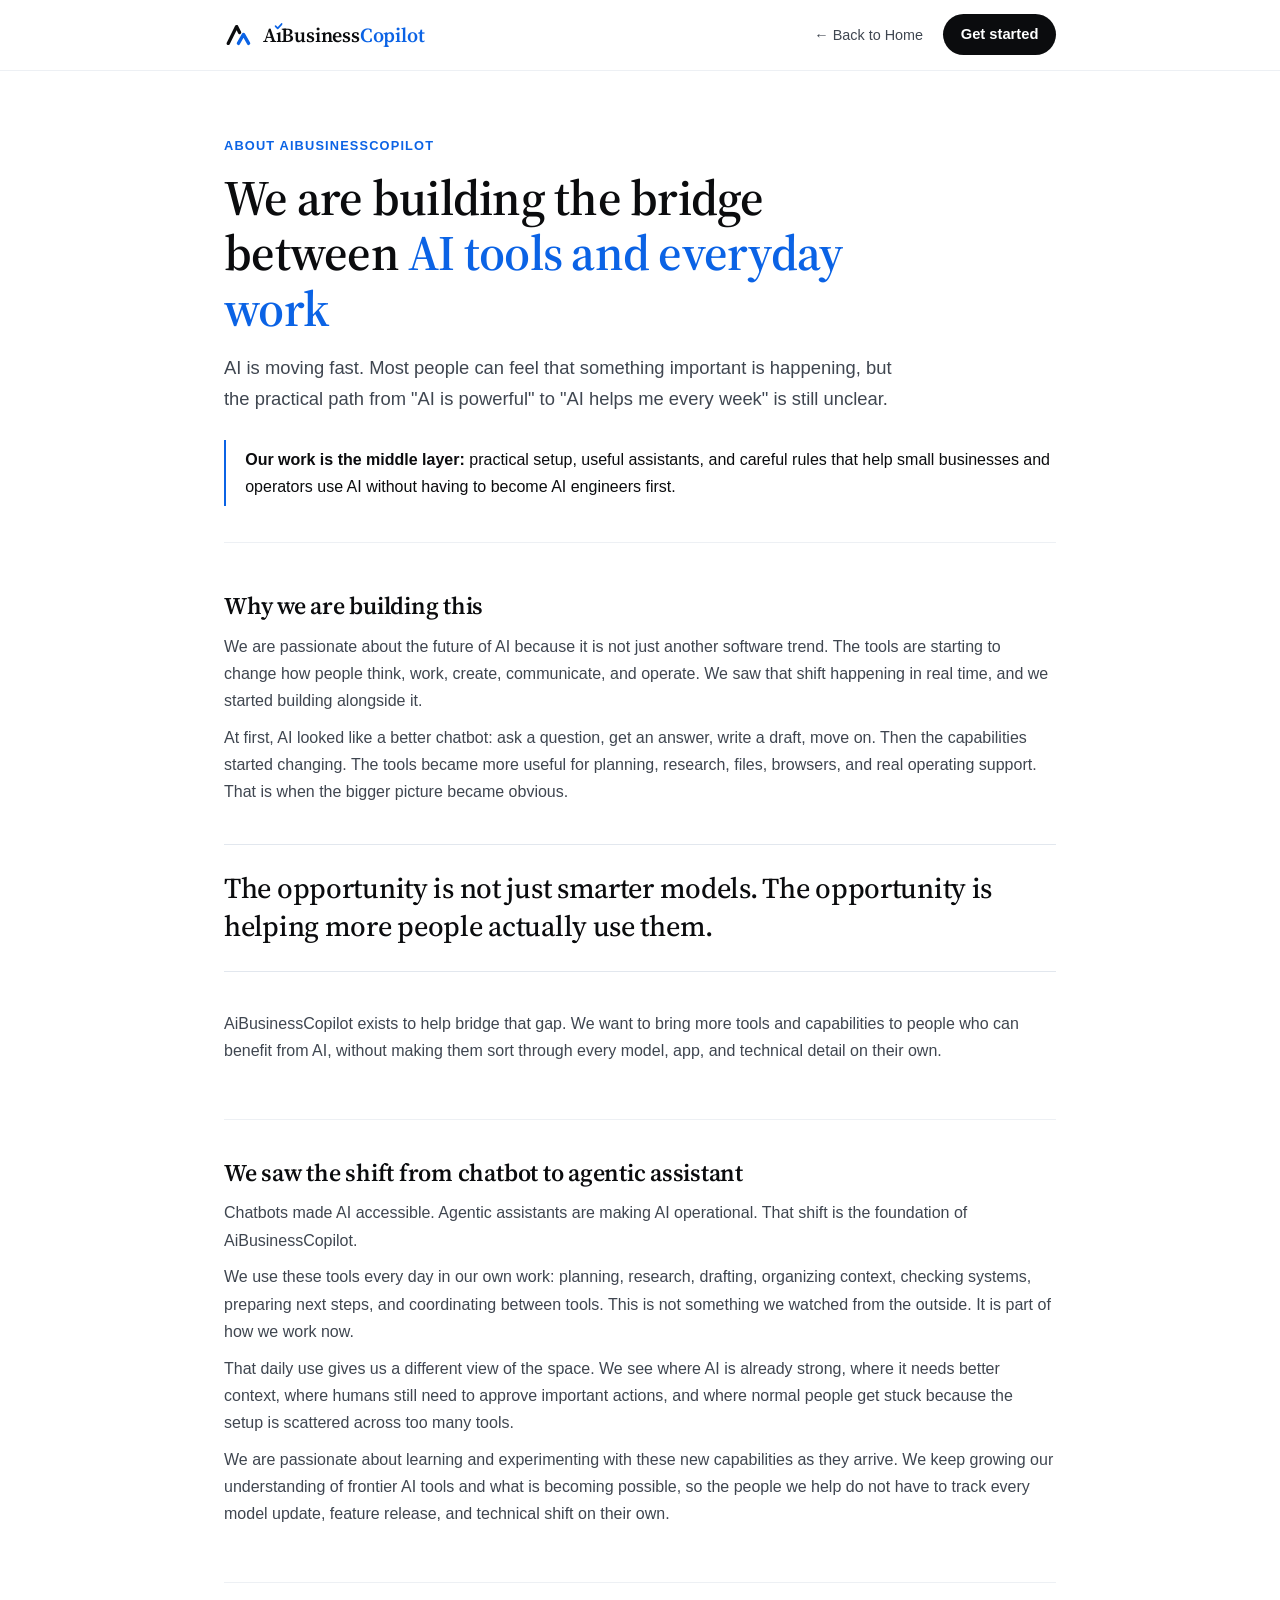
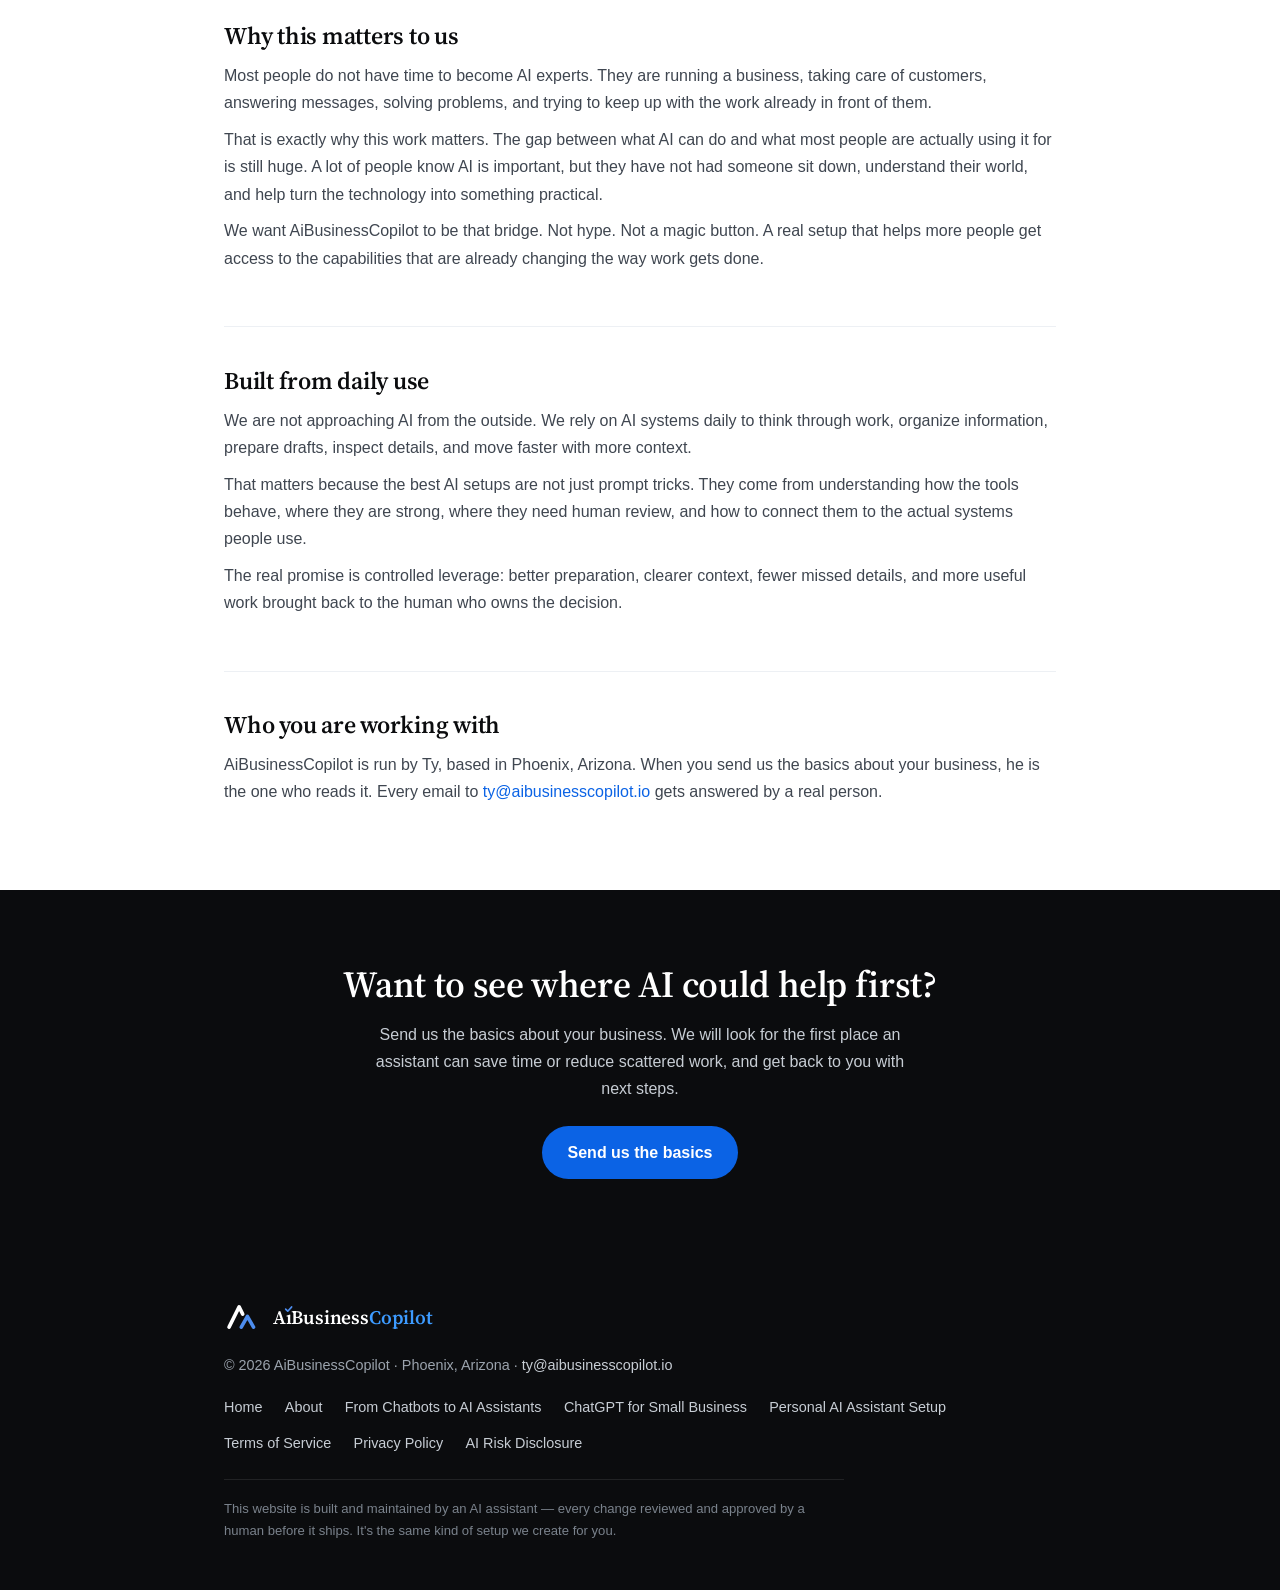
==== commit ef2728ae: "Refine secondary page visual system" ====
--- a/about.html
+++ b/about.html
@@ -40,24 +40,15 @@
     <link rel="preconnect" href="https://fonts.gstatic.com" crossorigin>
     <link href="https://fonts.googleapis.com/css2?family=Source+Serif+4:opsz,wght@8..60,500;8..60,600&amp;display=swap" rel="stylesheet">
     <link rel="stylesheet" href="site.css">
-    <style>
-        .belief {
-            border-left: 4px solid var(--blue);
-            padding: 1.2rem 0 1.2rem 1.4rem;
-            margin: 2rem 0;
-            color: var(--ink);
-            font-family: var(--serif);
-            font-size: clamp(1.35rem, 3vw, 1.8rem);
-            line-height: 1.25;
-        }
-        .section + .section { border-top: 1px solid var(--border-soft); padding-top: 1.8rem; }
-    </style>
 </head>
 <body>
     <nav>
         <div class="container">
             <a href="index.html" class="logo"><svg class="logo-mark" viewBox="0 0 100 100" aria-hidden="true"><path d="M14 78 L42 22 L52 42" fill="none" stroke="#0B0C0E" stroke-width="11" stroke-linecap="round" stroke-linejoin="round"/><path d="M48 78 L65 48 L82 78" fill="none" stroke="#0B63E5" stroke-width="11" stroke-linecap="round" stroke-linejoin="round"/></svg><span class="logo-word" style="color:var(--ink);">A<span style="position:relative;color:var(--ink);">ı<svg viewBox="0 0 26 20" aria-hidden="true" style="position:absolute;top:0.13em;left:50%;transform:translateX(-54%);width:0.42em;height:0.32em;"><path d="M3 10 L10 17 L23 3" fill="none" stroke="#0B63E5" stroke-width="5.5" stroke-linecap="round" stroke-linejoin="round"/></svg></span>Business<span>Copilot</span></span></a>
-            <a href="index.html" class="back-link">Back to Home</a>
+            <div class="nav-actions">
+                <a href="index.html" class="back-link">&larr; Back to Home</a>
+                <a href="https://docs.google.com/forms/d/e/1FAIpQLSdFFl5u6WnTNpVYOfVQvCAf3JeHsFbnt8GaftJ_0jQG6UOvNA/viewform" class="nav-cta">Get started</a>
+            </div>
         </div>
     </nav>
 
@@ -113,6 +104,10 @@
 
     <footer>
         <div class="container">
+            <div class="footer-brand">
+                <svg class="fb-mark" viewBox="0 0 100 100" role="img" aria-label="AiBusinessCopilot logo"><path d="M14 78 L42 22 L52 42" fill="none" stroke="#FFFFFF" stroke-width="10" stroke-linecap="round" stroke-linejoin="round"/><path d="M48 78 L65 48 L82 78" fill="none" stroke="#4D8DEE" stroke-width="10" stroke-linecap="round" stroke-linejoin="round"/></svg>
+                <div class="fb-name">A<span style="position:relative;color:#fff;">ı<svg viewBox="0 0 26 20" aria-hidden="true" style="position:absolute;top:0.13em;left:50%;transform:translateX(-54%);width:0.42em;height:0.32em;"><path d="M3 10 L10 17 L23 3" fill="none" stroke="#4D8DEE" stroke-width="5.5" stroke-linecap="round" stroke-linejoin="round"/></svg></span>Business<span>Copilot</span></div>
+            </div>
             <p>&copy; 2026 AiBusinessCopilot &middot; Phoenix, Arizona &middot; <a href="mailto:ty@aibusinesscopilot.io">ty@aibusinesscopilot.io</a></p>
             <div class="links">
                 <a href="index.html">Home</a>
--- a/site.css
+++ b/site.css
@@ -13,10 +13,13 @@
     --border-soft: #EDF0F4;
     --serif: 'Source Serif 4', Georgia, 'Times New Roman', serif;
     --sans: -apple-system, BlinkMacSystemFont, 'Segoe UI', Roboto, 'Helvetica Neue', Arial, sans-serif;
+    --inverse-body: #C7CDD4;
+    --inverse-link: #8AB8FF;
 }
 
 * { margin: 0; padding: 0; box-sizing: border-box; }
 html { scroll-behavior: smooth; }
+html, body { overflow-x: clip; }
 
 body {
     font-family: var(--sans);
@@ -78,13 +81,35 @@
     object-fit: contain;
 }
 .logo span { color: var(--blue); }
-.back-link { color: var(--body); font-size: 0.9rem; font-weight: 500; }
+.nav-actions { display: flex; align-items: center; gap: 1.25rem; }
+.back-link { color: var(--body); font-size: 0.9rem; font-weight: 500; white-space: nowrap; }
 .back-link:hover { color: var(--blue); }
+.nav-cta {
+    font-size: 0.92rem;
+    font-weight: 600;
+    color: #fff;
+    background: var(--ink);
+    padding: 0.5rem 1.1rem;
+    border-radius: 999px;
+    white-space: nowrap;
+    transition: background 0.15s ease;
+}
+.nav-cta:hover { background: #23262B; color: #fff; }
 
 /* ===== MAIN / ARTICLE ===== */
-main { padding-top: 3.5rem; padding-bottom: 4.5rem; }
-
-.hero-card, .legal-card { margin-bottom: 1rem; }
+main { padding-top: 4rem; padding-bottom: 4.5rem; }
+
+/* Editorial masthead: eyebrow → display title → lead, closed by a hairline */
+.hero-card {
+    margin-bottom: 2.6rem;
+    padding-bottom: 2.3rem;
+    border-bottom: 1px solid var(--border-soft);
+}
+main > .lead {
+    margin-bottom: 0;
+    padding-bottom: 2.3rem;
+    border-bottom: 1px solid var(--border-soft);
+}
 
 .eyebrow {
     color: var(--blue);
@@ -108,17 +133,27 @@
 h1 span { color: var(--blue); -webkit-text-fill-color: var(--blue); }
 
 .lead { font-size: 1.15rem; max-width: 680px; margin-bottom: 1.5rem; }
-.updated { color: var(--muted); font-size: 0.9rem; margin-bottom: 2rem; }
+
+.article-note { color: var(--muted); font-size: 0.92rem; margin-top: -0.7rem; margin-bottom: 1.7rem; }
+
+.updated {
+    color: var(--muted);
+    font-size: 0.9rem;
+    margin-bottom: 0;
+    padding-bottom: 1.8rem;
+    border-bottom: 1px solid var(--border-soft);
+}
 
 h2 {
     font-family: var(--serif);
     color: var(--ink);
     font-weight: 600;
     font-size: 1.5rem;
+    line-height: 1.25;
     letter-spacing: -0.01em;
     margin: 2.4rem 0 0.7rem;
 }
-h3 { color: var(--ink); font-weight: 600; font-size: 1.02rem; margin: 1.5rem 0 0.45rem; }
+h3 { color: var(--ink); font-weight: 600; font-size: 1.02rem; line-height: 1.4; margin: 1.5rem 0 0.45rem; }
 h4 { color: var(--ink); font-weight: 600; font-size: 1rem; margin-bottom: 0.3rem; }
 
 p { margin: 0.6rem 0; }
@@ -126,43 +161,166 @@
 ul, ol { margin: 0.7rem 0 1rem 1.35rem; }
 li { margin: 0.35rem 0; }
 
+/* Ruled section rhythm: hairline-separated editorial sections */
 .section { padding: 0.4rem 0 1.2rem; }
-.section h2 { margin-top: 1.8rem; }
-
+.section h2 { margin-top: 0; }
+.section + .section:not(.cta) {
+    border-top: 1px solid var(--border-soft);
+    padding-top: 2.4rem;
+    margin-top: 1.6rem;
+}
+
+/* Services page: h2s flow directly in main */
+main > h2 {
+    margin-top: 2.8rem;
+    padding-top: 1.7rem;
+    border-top: 1px solid var(--border-soft);
+}
+main > .lead + h2 { margin-top: 2.2rem; padding-top: 0; border-top: none; }
+
+/* Legal documents: ruled, numbered sections */
+.legal-card h2 {
+    margin-top: 2.6rem;
+    padding-top: 1.7rem;
+    border-top: 1px solid var(--border-soft);
+}
+.legal-card h2:first-of-type { margin-top: 2.1rem; padding-top: 0; border-top: none; }
+
+/* Flat callouts: a single blue rule, no filled box */
 .quick-line, .notice {
-    border-left: 3px solid var(--blue);
-    background: var(--blue-tint);
+    border-left: 2px solid var(--blue);
     color: var(--ink);
-    padding: 1rem 1.2rem;
-    border-radius: 0;
-    margin: 1.4rem 0 2rem;
+    padding: 0.35rem 0 0.35rem 1.2rem;
+    margin: 1.6rem 0 0;
 }
 .quick-line p, .notice p { margin: 0; }
 
-/* ===== CARD GRIDS ===== */
-.comparison, .examples, .why-grid {
+/* Editorial pull quote: ruled, serif, no bar */
+.pull-quote, .belief {
+    border-top: 1px solid var(--border);
+    border-bottom: 1px solid var(--border);
+    padding: 1.6rem 0;
+    margin: 2.4rem 0;
+    color: var(--ink);
+    font-family: var(--serif);
+    font-weight: 500;
+    font-size: clamp(1.35rem, 3vw, 1.8rem);
+    line-height: 1.3;
+    letter-spacing: -0.01em;
+}
+
+/* ===== COMPARISON (flattened to the homepage ruled pattern) ===== */
+.comparison {
     display: grid;
     grid-template-columns: repeat(2, minmax(0, 1fr));
-    gap: 1rem;
-    margin-top: 1.1rem;
-}
-.compare-card, .example, .why-item {
-    border: 1px solid var(--border);
-    border-radius: 14px;
-    padding: 1.2rem 1.3rem;
-    background: #fff;
-}
-.compare-card h3 { margin: 0 0 0.45rem; }
-.compare-card ul { margin-top: 0.5rem; }
-.example strong { display: block; margin-bottom: 0.3rem; }
-.example p { margin: 0; font-size: 0.95rem; }
-.why-item { display: flex; gap: 0.85rem; align-items: flex-start; }
-.why-item p { margin: 0; font-size: 0.95rem; }
-.why-icon { flex-shrink: 0; margin-top: 2px; line-height: 1; }
-
-/* ===== CTA ===== */
-.cta { text-align: center; margin-top: 2.5rem; padding: 2.5rem 1.5rem; background: var(--bg-alt); border: 1px solid var(--border-soft); border-radius: 16px; }
-.cta h2 { margin-top: 0; }
+    gap: 0;
+    margin-top: 1.2rem;
+    border-top: 1px solid var(--ink);
+}
+.compare-card {
+    border-bottom: 1px solid var(--border);
+    padding: 1.3rem 1.25rem;
+}
+.compare-card + .compare-card { border-left: 1px solid var(--border); }
+.compare-card h3 { margin: 0 0 0.5rem; }
+.compare-card ul { margin-top: 0.5rem; margin-bottom: 0.2rem; }
+
+/* ===== RULED GRIDS (examples / why items) ===== */
+.examples, .why-grid {
+    display: grid;
+    grid-template-columns: repeat(2, minmax(0, 1fr));
+    column-gap: 2.5rem;
+    margin-top: 1.2rem;
+    border-top: 1px solid var(--ink);
+}
+.example, .why-item {
+    border-bottom: 1px solid var(--border);
+    padding: 1.05rem 0 1.15rem;
+}
+.example strong { display: block; margin-bottom: 0.25rem; }
+.example p, .why-item p { margin: 0; font-size: 0.95rem; }
+.why-item h4 { margin-bottom: 0.25rem; }
+
+/* ===== RULED LADDER (numbered steps) ===== */
+.ladder {
+    counter-reset: ladder;
+    margin: 1.3rem 0 0.8rem;
+    border-top: 1px solid var(--ink);
+}
+.ladder-step {
+    counter-increment: ladder;
+    position: relative;
+    border-bottom: 1px solid var(--border);
+    padding: 1.2rem 0 1.25rem 3.8rem;
+}
+.ladder-step::before {
+    content: counter(ladder);
+    position: absolute;
+    left: 0;
+    top: 1.15rem;
+    width: 34px;
+    height: 34px;
+    border-radius: 50%;
+    background: var(--blue-tint);
+    color: var(--blue);
+    display: flex;
+    align-items: center;
+    justify-content: center;
+    font-family: var(--serif);
+    font-weight: 600;
+}
+.ladder-step h3 { margin-top: 0; }
+.ladder-step p { margin-bottom: 0; }
+
+/* Soft tint panel: the one warm surface, used sparingly */
+.wide-example {
+    background: var(--bg-alt);
+    border: 1px solid var(--border-soft);
+    border-radius: 12px;
+    padding: 1.25rem 1.35rem;
+    margin: 1.4rem 0;
+}
+.wide-example p:last-child { margin-bottom: 0; }
+.mini-label {
+    display: inline-block;
+    color: var(--blue);
+    background: var(--blue-tint);
+    border-radius: 999px;
+    padding: 3px 10px;
+    font-size: 0.72rem;
+    font-weight: 700;
+    letter-spacing: 0.06em;
+    text-transform: uppercase;
+    margin-bottom: 0.4rem;
+}
+
+/* ===== CTA: deliberate dark closing moment ===== */
+.cta {
+    text-align: center;
+    margin-top: 3.5rem;
+    margin-left: calc(50% - 50vw);
+    margin-right: calc(50% - 50vw);
+    padding: 4.5rem 24px;
+    background: var(--ink);
+    color: var(--inverse-body);
+}
+.cta:last-child { margin-bottom: -4.5rem; }
+.cta h2 {
+    margin: 0 auto 0.9rem;
+    color: #fff;
+    font-size: clamp(1.7rem, 3.4vw, 2.3rem);
+    line-height: 1.2;
+    max-width: 640px;
+}
+.cta p { max-width: 560px; margin: 0.7rem auto; }
+.cta a:not(.btn):not(.cta-btn) {
+    color: var(--inverse-link);
+    text-decoration: underline;
+    text-decoration-color: rgba(138, 184, 255, 0.55);
+    text-underline-offset: 0.18em;
+}
+.cta a:not(.btn):not(.cta-btn):hover { color: #fff; }
+
 .btn, .cta-btn {
     display: inline-block;
     background: var(--blue);
@@ -173,23 +331,34 @@
     border-radius: 999px;
     margin-top: 0.8rem;
     transition: background 0.15s ease, transform 0.15s ease;
-    box-shadow: none;
-}
-.btn:hover, .cta-btn:hover { background: var(--blue-dark); color: #fff; transform: translateY(-1px); box-shadow: none; }
+}
+.btn:hover, .cta-btn:hover { background: var(--blue-dark); color: #fff; transform: translateY(-1px); }
 
 /* ===== FOOTER ===== */
 footer {
     background: var(--ink);
     color: #9BA3AD;
-    padding: 2.5rem 0;
-    border-top: none;
+    padding: 3rem 0;
     font-size: 0.9rem;
 }
-footer a { color: #C7CDD4; }
+footer .container { display: flex; flex-direction: column; gap: 1.1rem; }
+footer p { margin: 0; }
+footer a { color: var(--inverse-body); }
 footer a:hover { color: #fff; }
-footer .links { display: flex; flex-wrap: wrap; gap: 0.7rem 1.4rem; margin-top: 0.5rem; }
+footer .footer-brand { display: flex; align-items: center; gap: 0.8rem; }
+footer .fb-mark { width: 36px; height: 36px; flex: 0 0 auto; }
+footer .fb-name {
+    font-family: var(--serif);
+    font-weight: 600;
+    color: #fff;
+    font-size: 1.2rem;
+    letter-spacing: -0.01em;
+    line-height: 1;
+}
+footer .fb-name span { color: #3D9BFF; }
+footer .links { display: flex; flex-wrap: wrap; gap: 0.7rem 1.4rem; }
 footer .agent-badge {
-    margin-top: 1.2rem;
+    margin-top: 0.4rem;
     padding-top: 1.1rem;
     border-top: 1px solid rgba(255, 255, 255, 0.09);
     font-size: 0.82rem;
@@ -199,21 +368,39 @@
 
 /* ===== RESPONSIVE ===== */
 @media (max-width: 720px) {
-    html, body { max-width: 100%; overflow-x: hidden; }
+    html, body { max-width: 100%; }
     main { padding-top: 2.5rem; }
     .logo.logo-image img { height: 50px; }
+    .nav-actions .back-link { display: none; }
     .comparison, .examples, .why-grid { grid-template-columns: 1fr; }
+    .compare-card { padding: 1.25rem 0.35rem; }
+    .compare-card + .compare-card { border-left: 0; }
     h1, h2, h3, p, li, a { overflow-wrap: anywhere; }
     .price-tag { white-space: normal; }
     .logo { overflow-wrap: normal; font-size: 1.1rem; }
     .logo .logo-mark { width: 26px; height: 26px; margin-right: 0.45rem; }
-    .back-link { white-space: nowrap; }
+    .cta { padding: 3.5rem 24px; }
+}
+
+@media (max-width: 520px) {
+    .ladder-step { padding-left: 0; }
+    .ladder-step::before { position: static; margin-bottom: 0.7rem; }
 }
 
 /* ===== PRINT ===== */
 @media print {
-    nav, footer .links { display: none; }
+    nav, footer .links, footer .footer-brand { display: none; }
     body { color: #1a1a1a; }
     .btn, .cta-btn { color: #fff !important; -webkit-print-color-adjust: exact; print-color-adjust: exact; }
+    .cta {
+        background: none;
+        color: #1a1a1a;
+        border-top: 1px solid var(--border);
+        margin: 2rem 0 0;
+        padding: 2rem 0 0;
+    }
+    .cta:last-child { margin-bottom: 0; }
+    .cta h2 { color: #000; }
+    .cta a:not(.btn):not(.cta-btn) { color: #1a1a1a; }
     footer { background: none; color: #555; padding: 1rem 0; }
 }
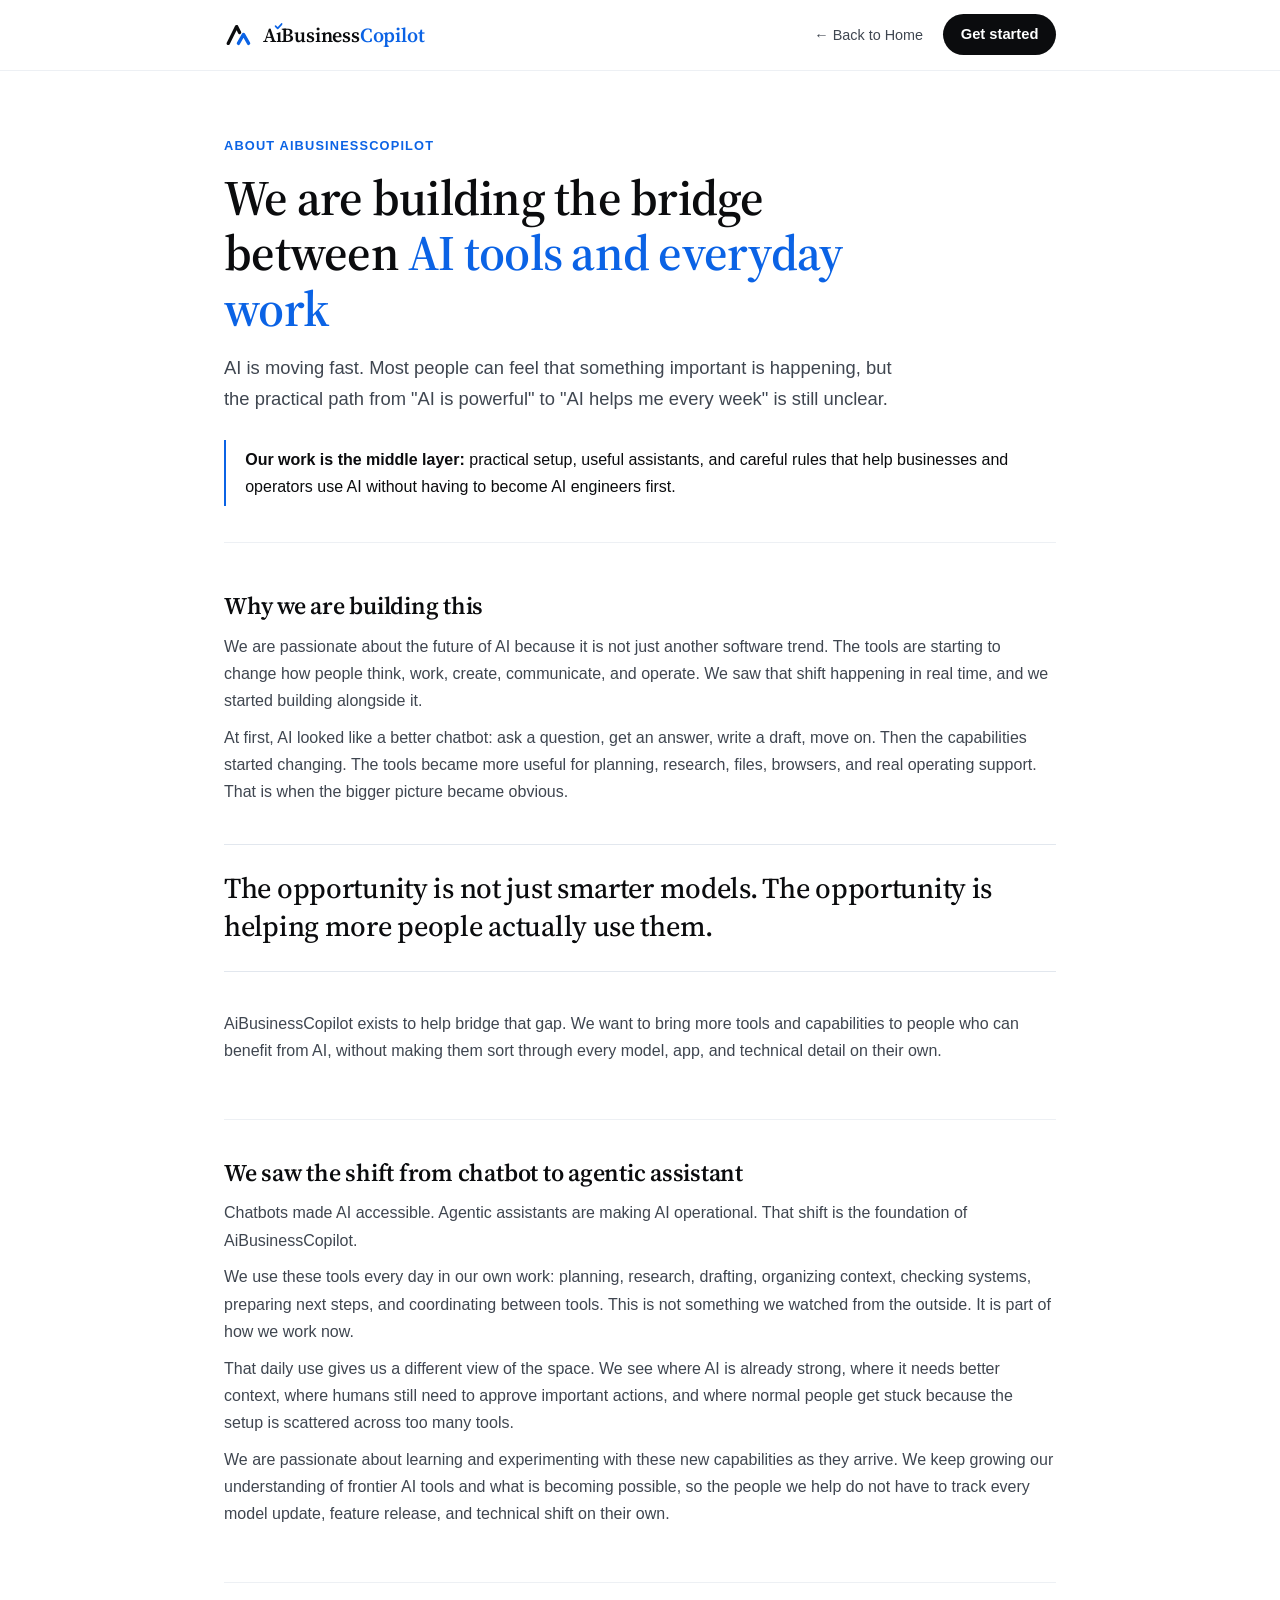
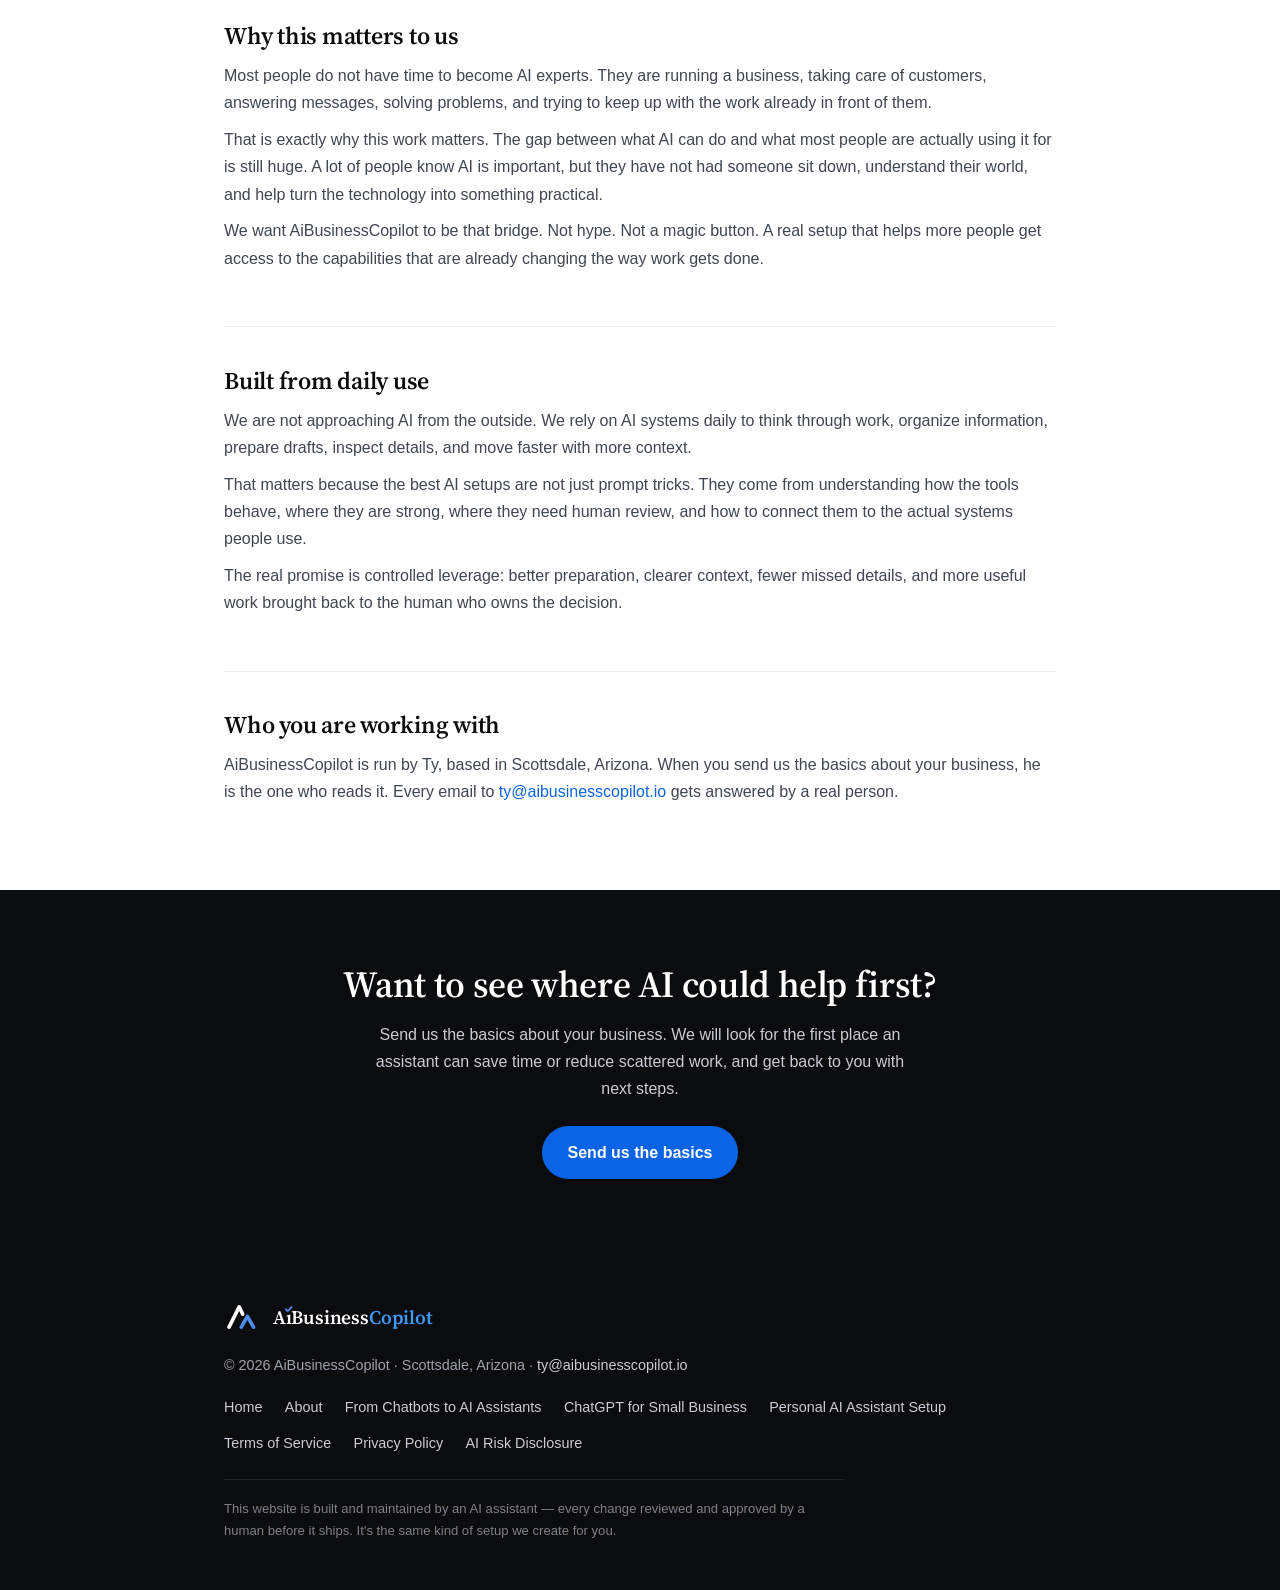
==== commit 18e7da62: "Broaden AIBC positioning and update Scottsdale location" ====
--- a/about.html
+++ b/about.html
@@ -4,7 +4,7 @@
     <meta charset="UTF-8">
     <meta name="viewport" content="width=device-width, initial-scale=1.0">
     <title>About AiBusinessCopilot | Practical AI Adoption</title>
-    <meta name="description" content="AiBusinessCopilot helps bridge the gap between powerful AI tools and the everyday work of small businesses, operators, and professionals.">
+    <meta name="description" content="AiBusinessCopilot helps bridge the gap between powerful AI tools and the everyday work of businesses, operators, and professionals.">
     <link rel="canonical" href="https://aibusinesscopilot.io/about.html">
     <meta property="og:title" content="About AiBusinessCopilot">
     <meta property="og:description" content="We set up practical AI assistants that help more people use AI in everyday work.">
@@ -29,7 +29,7 @@
         "name": "AiBusinessCopilot",
         "url": "https://aibusinesscopilot.io/",
         "email": "ty@aibusinesscopilot.io",
-        "areaServed": ["Phoenix, Arizona", "Remote"]
+        "areaServed": ["Scottsdale, Arizona", "Remote"]
       }
     }
     </script>
@@ -57,7 +57,7 @@
             <div class="eyebrow">About AiBusinessCopilot</div>
             <h1>We are building the bridge between <span>AI tools and everyday work</span></h1>
             <p class="lead">AI is moving fast. Most people can feel that something important is happening, but the practical path from "AI is powerful" to "AI helps me every week" is still unclear.</p>
-            <p class="quick-line"><strong>Our work is the middle layer:</strong> practical setup, useful assistants, and careful rules that help small businesses and operators use AI without having to become AI engineers first.</p>
+            <p class="quick-line"><strong>Our work is the middle layer:</strong> practical setup, useful assistants, and careful rules that help businesses and operators use AI without having to become AI engineers first.</p>
         </article>
 
         <section class="section">
@@ -92,7 +92,7 @@
 
         <section class="section">
             <h2>Who you are working with</h2>
-            <p>AiBusinessCopilot is run by Ty, based in Phoenix, Arizona. When you send us the basics about your business, he is the one who reads it. Every email to <a href="mailto:ty@aibusinesscopilot.io">ty@aibusinesscopilot.io</a> gets answered by a real person.</p>
+            <p>AiBusinessCopilot is run by Ty, based in Scottsdale, Arizona. When you send us the basics about your business, he is the one who reads it. Every email to <a href="mailto:ty@aibusinesscopilot.io">ty@aibusinesscopilot.io</a> gets answered by a real person.</p>
         </section>
 
         <section class="cta">
@@ -108,7 +108,7 @@
                 <svg class="fb-mark" viewBox="0 0 100 100" role="img" aria-label="AiBusinessCopilot logo"><path d="M14 78 L42 22 L52 42" fill="none" stroke="#FFFFFF" stroke-width="10" stroke-linecap="round" stroke-linejoin="round"/><path d="M48 78 L65 48 L82 78" fill="none" stroke="#4D8DEE" stroke-width="10" stroke-linecap="round" stroke-linejoin="round"/></svg>
                 <div class="fb-name">A<span style="position:relative;color:#fff;">ı<svg viewBox="0 0 26 20" aria-hidden="true" style="position:absolute;top:0.13em;left:50%;transform:translateX(-54%);width:0.42em;height:0.32em;"><path d="M3 10 L10 17 L23 3" fill="none" stroke="#4D8DEE" stroke-width="5.5" stroke-linecap="round" stroke-linejoin="round"/></svg></span>Business<span>Copilot</span></div>
             </div>
-            <p>&copy; 2026 AiBusinessCopilot &middot; Phoenix, Arizona &middot; <a href="mailto:ty@aibusinesscopilot.io">ty@aibusinesscopilot.io</a></p>
+            <p>&copy; 2026 AiBusinessCopilot &middot; Scottsdale, Arizona &middot; <a href="mailto:ty@aibusinesscopilot.io">ty@aibusinesscopilot.io</a></p>
             <div class="links">
                 <a href="index.html">Home</a>
                 <a href="about.html">About</a>
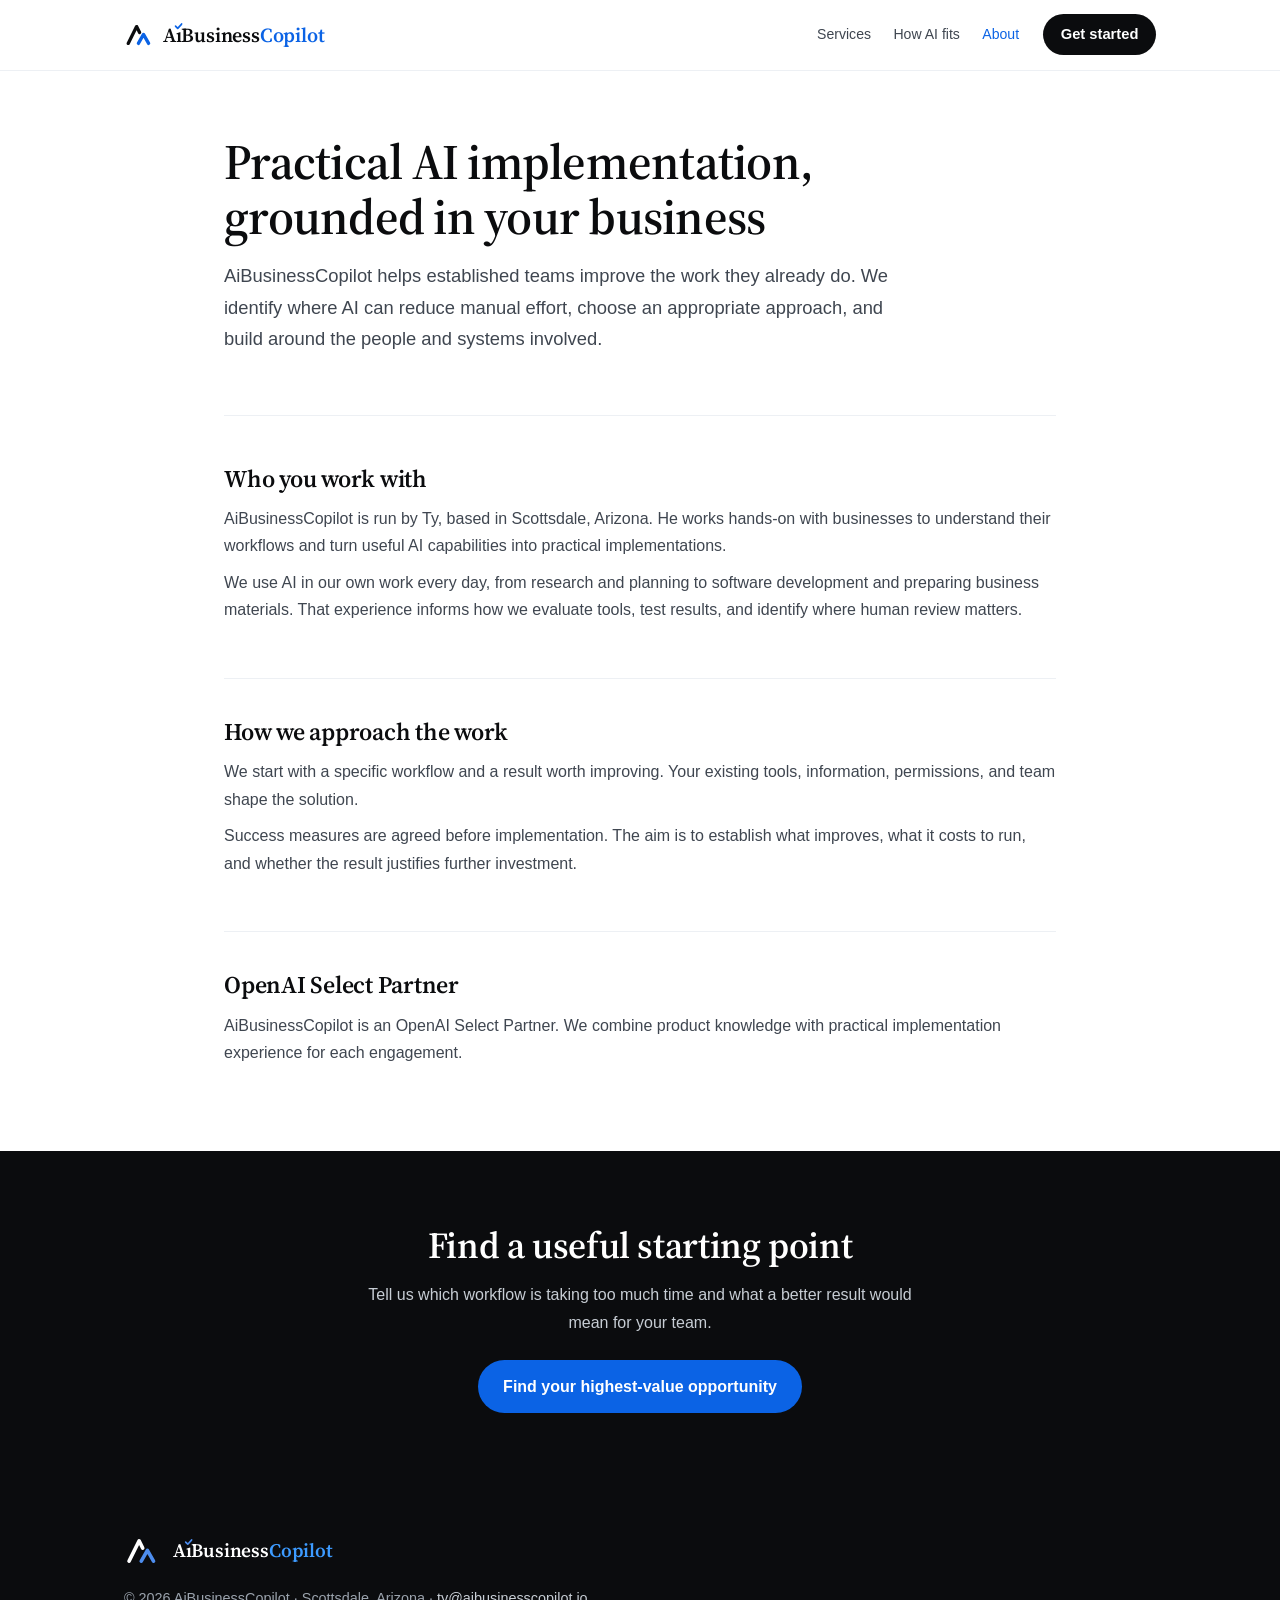
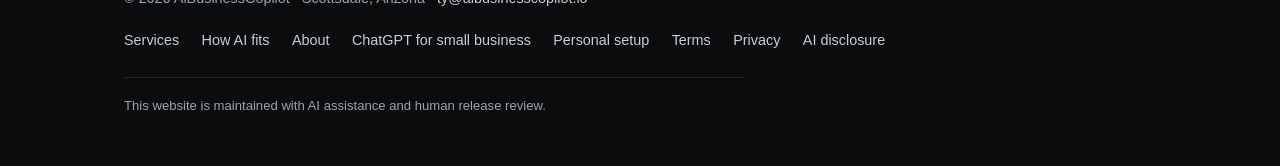
==== commit 6fb5d5fe: "Focus AIBC site on established workflows and measurable value" ====
--- a/about.html
+++ b/about.html
@@ -3,35 +3,38 @@
 <head>
     <meta charset="UTF-8">
     <meta name="viewport" content="width=device-width, initial-scale=1.0">
-    <title>About AiBusinessCopilot | Practical AI Adoption</title>
-    <meta name="description" content="AiBusinessCopilot helps bridge the gap between powerful AI tools and the everyday work of businesses, operators, and professionals.">
+    <title>About AiBusinessCopilot — Practical AI Implementation</title>
+    <meta name="description" content="Meet AiBusinessCopilot, an OpenAI Select Partner in Scottsdale helping established teams apply AI to existing workflows.">
     <link rel="canonical" href="https://aibusinesscopilot.io/about.html">
-    <meta property="og:title" content="About AiBusinessCopilot">
-    <meta property="og:description" content="We set up practical AI assistants that help more people use AI in everyday work.">
+    <meta property="og:title" content="About AiBusinessCopilot — Practical AI Implementation">
+    <meta property="og:description" content="Meet AiBusinessCopilot, an OpenAI Select Partner in Scottsdale helping established teams apply AI to existing workflows.">
     <meta property="og:type" content="website">
     <meta property="og:url" content="https://aibusinesscopilot.io/about.html">
-    <meta property="og:image" content="https://aibusinesscopilot.io/social-card.jpg">
+    <meta property="og:image" content="https://aibusinesscopilot.io/social-card-workflows.png">
     <meta property="og:image:width" content="1200">
     <meta property="og:image:height" content="630">
-    <meta property="og:image:alt" content="ChatGPT answers questions. AI assistants help get work done. - AiBusinessCopilot">
+    <meta property="og:image:alt" content="Save time. Reduce costs. Improve how work gets done. AI implementation for established teams — AiBusinessCopilot">
     <meta name="twitter:card" content="summary_large_image">
-    <meta name="twitter:title" content="About AiBusinessCopilot">
-    <meta name="twitter:description" content="Practical AI adoption: assistant setup and human-approved AI help for real work.">
-    <meta name="twitter:image" content="https://aibusinesscopilot.io/social-card.jpg">
+    <meta name="twitter:title" content="About AiBusinessCopilot — Practical AI Implementation">
+    <meta name="twitter:description" content="Meet AiBusinessCopilot, an OpenAI Select Partner in Scottsdale helping established teams apply AI to existing workflows.">
+    <meta name="twitter:image" content="https://aibusinesscopilot.io/social-card-workflows.png">
     <script type="application/ld+json">
-    {
-      "@context": "https://schema.org",
-      "@type": "AboutPage",
-      "name": "About AiBusinessCopilot",
-      "description": "AiBusinessCopilot helps bridge the gap between powerful AI tools and everyday business work through practical setup, useful assistants, and human-approved AI help.",
-      "mainEntity": {
-        "@type": "ProfessionalService",
-        "name": "AiBusinessCopilot",
-        "url": "https://aibusinesscopilot.io/",
-        "email": "ty@aibusinesscopilot.io",
-        "areaServed": ["Scottsdale, Arizona", "Remote"]
-      }
-    }
+{
+  "@context": "https://schema.org",
+  "@type": "AboutPage",
+  "name": "About AiBusinessCopilot",
+  "description": "Meet AiBusinessCopilot, an OpenAI Select Partner in Scottsdale helping established teams apply AI to existing workflows.",
+  "mainEntity": {
+    "@type": "ProfessionalService",
+    "name": "AiBusinessCopilot",
+    "url": "https://aibusinesscopilot.io/",
+    "email": "ty@aibusinesscopilot.io",
+    "areaServed": [
+      "Scottsdale, Arizona",
+      "Remote"
+    ]
+  }
+}
     </script>
     <link rel="icon" href="favicon.svg" type="image/svg+xml">
     <link rel="icon" href="favicon-32.png" type="image/png" sizes="32x32">
@@ -42,84 +45,61 @@
     <link rel="stylesheet" href="site.css">
 </head>
 <body>
-    <nav>
+    <a class="skip-link" href="#main-content">Skip to content</a>
+    <nav aria-label="Primary">
         <div class="container">
-            <a href="index.html" class="logo"><svg class="logo-mark" viewBox="0 0 100 100" aria-hidden="true"><path d="M14 78 L42 22 L52 42" fill="none" stroke="#0B0C0E" stroke-width="11" stroke-linecap="round" stroke-linejoin="round"/><path d="M48 78 L65 48 L82 78" fill="none" stroke="#0B63E5" stroke-width="11" stroke-linecap="round" stroke-linejoin="round"/></svg><span class="logo-word" style="color:var(--ink);">A<span style="position:relative;color:var(--ink);">ı<svg viewBox="0 0 26 20" aria-hidden="true" style="position:absolute;top:0.13em;left:50%;transform:translateX(-54%);width:0.42em;height:0.32em;"><path d="M3 10 L10 17 L23 3" fill="none" stroke="#0B63E5" stroke-width="5.5" stroke-linecap="round" stroke-linejoin="round"/></svg></span>Business<span>Copilot</span></span></a>
+            <a href="index.html" class="logo" aria-label="AiBusinessCopilot home"><svg class="logo-mark" viewBox="0 0 100 100" aria-hidden="true"><path d="M14 78 L42 22 L52 42" fill="none" stroke="#0B0C0E" stroke-width="11" stroke-linecap="round" stroke-linejoin="round"/><path d="M48 78 L65 48 L82 78" fill="none" stroke="#0B63E5" stroke-width="11" stroke-linecap="round" stroke-linejoin="round"/></svg><span class="logo-word" style="color:var(--ink);">A<span style="position:relative;color:var(--ink);">ı<svg viewBox="0 0 26 20" aria-hidden="true" style="position:absolute;top:0.13em;left:50%;transform:translateX(-54%);width:0.42em;height:0.32em;"><path d="M3 10 L10 17 L23 3" fill="none" stroke="#0B63E5" stroke-width="5.5" stroke-linecap="round" stroke-linejoin="round"/></svg></span>Business<span>Copilot</span></span></a>
             <div class="nav-actions">
-                <a href="index.html" class="back-link">&larr; Back to Home</a>
+                <div class="primary-links"><a href="services.html" class="nav-link">Services</a> <a href="ai-assistants.html" class="nav-link">How AI fits</a> <a href="about.html" class="nav-link" aria-current="page">About</a></div>
                 <a href="https://docs.google.com/forms/d/e/1FAIpQLSdFFl5u6WnTNpVYOfVQvCAf3JeHsFbnt8GaftJ_0jQG6UOvNA/viewform" class="nav-cta">Get started</a>
             </div>
         </div>
     </nav>
 
-    <main>
-        <article class="hero-card">
-            <div class="eyebrow">About AiBusinessCopilot</div>
-            <h1>We are building the bridge between <span>AI tools and everyday work</span></h1>
-            <p class="lead">AI is moving fast. Most people can feel that something important is happening, but the practical path from "AI is powerful" to "AI helps me every week" is still unclear.</p>
-            <p class="quick-line"><strong>Our work is the middle layer:</strong> practical setup, useful assistants, and careful rules that help businesses and operators use AI without having to become AI engineers first.</p>
-        </article>
-
+    <main id="main-content">
+        <header class="hero-card">
+            <h1>Practical AI implementation, grounded in your business</h1>
+            <p class="lead">AiBusinessCopilot helps established teams improve the work they already do. We identify where AI can reduce manual effort, choose an appropriate approach, and build around the people and systems involved.</p>
+        </header>
         <section class="section">
-            <h2>Why we are building this</h2>
-            <p>We are passionate about the future of AI because it is not just another software trend. The tools are starting to change how people think, work, create, communicate, and operate. We saw that shift happening in real time, and we started building alongside it.</p>
-            <p>At first, AI looked like a better chatbot: ask a question, get an answer, write a draft, move on. Then the capabilities started changing. The tools became more useful for planning, research, files, browsers, and real operating support. That is when the bigger picture became obvious.</p>
-            <div class="belief">The opportunity is not just smarter models. The opportunity is helping more people actually use them.</div>
-            <p>AiBusinessCopilot exists to help bridge that gap. We want to bring more tools and capabilities to people who can benefit from AI, without making them sort through every model, app, and technical detail on their own.</p>
+            <h2>Who you work with</h2>
+            <p>AiBusinessCopilot is run by Ty, based in Scottsdale, Arizona. He works hands-on with businesses to understand their workflows and turn useful AI capabilities into practical implementations.</p>
+            <p>We use AI in our own work every day, from research and planning to software development and preparing business materials. That experience informs how we evaluate tools, test results, and identify where human review matters.</p>
         </section>
-
         <section class="section">
-            <h2>We saw the shift from chatbot to agentic assistant</h2>
-            <p>Chatbots made AI accessible. Agentic assistants are making AI operational. That shift is the foundation of AiBusinessCopilot.</p>
-            <p>We use these tools every day in our own work: planning, research, drafting, organizing context, checking systems, preparing next steps, and coordinating between tools. This is not something we watched from the outside. It is part of how we work now.</p>
-            <p>That daily use gives us a different view of the space. We see where AI is already strong, where it needs better context, where humans still need to approve important actions, and where normal people get stuck because the setup is scattered across too many tools.</p>
-            <p>We are passionate about learning and experimenting with these new capabilities as they arrive. We keep growing our understanding of frontier AI tools and what is becoming possible, so the people we help do not have to track every model update, feature release, and technical shift on their own.</p>
+            <h2>How we approach the work</h2>
+            <p>We start with a specific workflow and a result worth improving. Your existing tools, information, permissions, and team shape the solution.</p>
+            <p>Success measures are agreed before implementation. The aim is to establish what improves, what it costs to run, and whether the result justifies further investment.</p>
         </section>
-
         <section class="section">
-            <h2>Why this matters to us</h2>
-            <p>Most people do not have time to become AI experts. They are running a business, taking care of customers, answering messages, solving problems, and trying to keep up with the work already in front of them.</p>
-            <p>That is exactly why this work matters. The gap between what AI can do and what most people are actually using it for is still huge. A lot of people know AI is important, but they have not had someone sit down, understand their world, and help turn the technology into something practical.</p>
-            <p>We want AiBusinessCopilot to be that bridge. Not hype. Not a magic button. A real setup that helps more people get access to the capabilities that are already changing the way work gets done.</p>
+            <h2>OpenAI Select Partner</h2>
+            <p>AiBusinessCopilot is an OpenAI Select Partner. We combine product knowledge with practical implementation experience for each engagement.</p>
         </section>
-
-        <section class="section">
-            <h2>Built from daily use</h2>
-            <p>We are not approaching AI from the outside. We rely on AI systems daily to think through work, organize information, prepare drafts, inspect details, and move faster with more context.</p>
-            <p>That matters because the best AI setups are not just prompt tricks. They come from understanding how the tools behave, where they are strong, where they need human review, and how to connect them to the actual systems people use.</p>
-            <p>The real promise is controlled leverage: better preparation, clearer context, fewer missed details, and more useful work brought back to the human who owns the decision.</p>
-        </section>
-
-        <section class="section">
-            <h2>Who you are working with</h2>
-            <p>AiBusinessCopilot is run by Ty, based in Scottsdale, Arizona. When you send us the basics about your business, he is the one who reads it. Every email to <a href="mailto:ty@aibusinesscopilot.io">ty@aibusinesscopilot.io</a> gets answered by a real person.</p>
-        </section>
-
-        <section class="cta">
-            <h2>Want to see where AI could help first?</h2>
-            <p>Send us the basics about your business. We will look for the first place an assistant can save time or reduce scattered work, and get back to you with next steps.</p>
-            <a href="https://docs.google.com/forms/d/e/1FAIpQLSdFFl5u6WnTNpVYOfVQvCAf3JeHsFbnt8GaftJ_0jQG6UOvNA/viewform" class="btn">Send us the basics</a>
+        <section class="section cta">
+            <h2>Find a useful starting point</h2>
+            <p>Tell us which workflow is taking too much time and what a better result would mean for your team.</p>
+            <a class="btn" href="https://docs.google.com/forms/d/e/1FAIpQLSdFFl5u6WnTNpVYOfVQvCAf3JeHsFbnt8GaftJ_0jQG6UOvNA/viewform">Find your highest-value opportunity</a>
         </section>
     </main>
 
     <footer>
         <div class="container">
-            <div class="footer-brand">
+            <a href="index.html" class="footer-brand" aria-label="AiBusinessCopilot home">
                 <svg class="fb-mark" viewBox="0 0 100 100" role="img" aria-label="AiBusinessCopilot logo"><path d="M14 78 L42 22 L52 42" fill="none" stroke="#FFFFFF" stroke-width="10" stroke-linecap="round" stroke-linejoin="round"/><path d="M48 78 L65 48 L82 78" fill="none" stroke="#4D8DEE" stroke-width="10" stroke-linecap="round" stroke-linejoin="round"/></svg>
                 <div class="fb-name">A<span style="position:relative;color:#fff;">ı<svg viewBox="0 0 26 20" aria-hidden="true" style="position:absolute;top:0.13em;left:50%;transform:translateX(-54%);width:0.42em;height:0.32em;"><path d="M3 10 L10 17 L23 3" fill="none" stroke="#4D8DEE" stroke-width="5.5" stroke-linecap="round" stroke-linejoin="round"/></svg></span>Business<span>Copilot</span></div>
-            </div>
+            </a>
             <p>&copy; 2026 AiBusinessCopilot &middot; Scottsdale, Arizona &middot; <a href="mailto:ty@aibusinesscopilot.io">ty@aibusinesscopilot.io</a></p>
             <div class="links">
-                <a href="index.html">Home</a>
+                <a href="services.html">Services</a>
+                <a href="ai-assistants.html">How AI fits</a>
                 <a href="about.html">About</a>
-                <a href="ai-assistants.html">From Chatbots to AI Assistants</a>
-                <a href="chatgpt-for-small-business.html">ChatGPT for Small Business</a>
-                <a href="personal-ai-assistant.html">Personal AI Assistant Setup</a>
-                <a href="terms.html">Terms of Service</a>
-                <a href="privacy.html">Privacy Policy</a>
-                <a href="ai-disclosure.html">AI Risk Disclosure</a>
+                <a href="chatgpt-for-small-business.html">ChatGPT for small business</a>
+                <a href="personal-ai-assistant.html">Personal setup</a>
+                <a href="terms.html">Terms</a>
+                <a href="privacy.html">Privacy</a>
+                <a href="ai-disclosure.html">AI disclosure</a>
             </div>
-            <p class="agent-badge">This website is built and maintained by an AI assistant — every change reviewed and approved by a human before it ships. It's the same kind of setup we create for you.</p>
+            <p class="agent-badge">This website is maintained with AI assistance and human release review.</p>
         </div>
     </footer>
 </body>
--- a/site.css
+++ b/site.css
@@ -1,4 +1,4 @@
-/* AiBusinessCopilot — shared subpage styles (white / ink / blue design system) */
+/* AiBusinessCopilot — shared white / ink / blue design system */
 
 :root {
     --ink: #0B0C0E;
@@ -81,7 +81,15 @@
     object-fit: contain;
 }
 .logo span { color: var(--blue); }
-.nav-actions { display: flex; align-items: center; gap: 1.25rem; }
+.nav-actions { display: flex; align-items: center; gap: 1.5rem; }
+.primary-links { display: flex; align-items: center; gap: 1.4rem; }
+.nav-link { color: var(--body); font-size: 0.88rem; font-weight: 500; white-space: nowrap; }
+.nav-link:hover, .nav-link[aria-current="page"] { color: var(--blue); }
+nav .container, footer .container { max-width: 1080px; }
+.skip-link { position: fixed; left: 1rem; top: -5rem; z-index: 200; background: var(--ink); color: #fff; padding: 0.5rem 1rem; border-radius: 6px; }
+.skip-link:focus { top: 1rem; color: #fff; }
+a:focus-visible { outline: 2px solid var(--blue); outline-offset: 4px; }
+main:target { scroll-margin-top: 8rem; }
 .back-link { color: var(--body); font-size: 0.9rem; font-weight: 500; white-space: nowrap; }
 .back-link:hover { color: var(--blue); }
 .nav-cta {
@@ -346,6 +354,7 @@
 footer a { color: var(--inverse-body); }
 footer a:hover { color: #fff; }
 footer .footer-brand { display: flex; align-items: center; gap: 0.8rem; }
+footer a.footer-brand { align-self: flex-start; }
 footer .fb-mark { width: 36px; height: 36px; flex: 0 0 auto; }
 footer .fb-name {
     font-family: var(--serif);
@@ -362,11 +371,35 @@
     padding-top: 1.1rem;
     border-top: 1px solid rgba(255, 255, 255, 0.09);
     font-size: 0.82rem;
-    color: #7A828C;
+    color: #9BA3AD;
     max-width: 620px;
 }
 
 /* ===== RESPONSIVE ===== */
+/* Homepage: short editorial sections with room for a future measured proof story. */
+.home-page main { max-width: 1080px; padding-top: 0; }
+.home-hero { padding: 4.6rem 0 3.5rem; }
+.home-hero h1 { font-size: clamp(2.75rem, 5.4vw, 4.5rem); max-width: 1000px; line-height: 1.08; letter-spacing: -0.035em; margin: 1rem 0 1.4rem; }
+.home-hero .lead { max-width: 655px; margin-bottom: 0.8rem; }
+.partner-mark { margin-top: 2.3rem; }
+.partner-mark img { display: block; width: 210px; max-width: 100%; height: auto; }
+.home-section { border-top: 1px solid var(--border); padding: 3.3rem 0; }
+.home-section h2 { font-size: clamp(1.85rem, 3.3vw, 2.5rem); margin: 0 0 1rem; max-width: 640px; }
+.section-intro { display: grid; grid-template-columns: 1fr 1fr; gap: 3rem; align-items: start; }
+.section-intro p { margin-top: 0; }
+.workflow-grid { display: grid; grid-template-columns: repeat(3, minmax(0, 1fr)); gap: 2rem; margin-top: 1.8rem; }
+.workflow-grid > div { border-top: 2px solid var(--blue); padding-top: 1rem; }
+.workflow-grid h3 { margin: 0 0 0.5rem; }
+.workflow-grid p { font-size: 0.95rem; margin: 0; }
+.process-list { list-style: none; counter-reset: process; margin: 1.7rem 0 0; border-top: 1px solid var(--ink); }
+.process-list li { counter-increment: process; display: grid; grid-template-columns: 2rem 140px 1fr; gap: 1.5rem; border-bottom: 1px solid var(--border); padding: 1.3rem 0; margin: 0; }
+.process-list li::before { content: '0' counter(process); color: var(--blue); font-size: 0.85rem; padding-top: 0.1rem; }
+.process-list h3, .process-list p { margin: 0; }
+.value-section { display: grid; grid-template-columns: 1fr 1.4fr; gap: 3rem; }
+.value-section p:first-child { margin-top: 0; }
+.home-page .cta { margin-top: 0; }
+.cta .cta-detail { font-size: 0.9rem; margin-top: 1.35rem; max-width: 480px; }
+
 @media (max-width: 720px) {
     html, body { max-width: 100%; }
     main { padding-top: 2.5rem; }
@@ -380,6 +413,35 @@
     .logo { overflow-wrap: normal; font-size: 1.1rem; }
     .logo .logo-mark { width: 26px; height: 26px; margin-right: 0.45rem; }
     .cta { padding: 3.5rem 24px; }
+    nav .container { display: grid; grid-template-columns: 1fr auto; gap: 0.65rem 0.75rem; }
+    .nav-actions { display: contents; }
+    .primary-links { grid-column: 1 / -1; grid-row: 2; justify-content: space-between; gap: 1rem; }
+    .nav-cta { grid-column: 2; grid-row: 1; font-size: 0.85rem; padding: 0.45rem 0.85rem; }
+    .policy-nav .logo { grid-column: 1 / -1; }
+    .policy-nav .primary-links { flex-wrap: wrap; gap: 0.4rem 1rem; }
+    .home-hero { padding: 3.2rem 0 2.7rem; }
+    .home-hero h1 { font-size: clamp(2.4rem, 8vw, 3.6rem); }
+    .home-hero h1 br { display: none; }
+    .home-section { padding: 2.6rem 0; }
+    .section-intro, .value-section { grid-template-columns: 1fr; gap: 0.4rem; }
+    .workflow-grid { grid-template-columns: 1fr; gap: 1.5rem; margin-top: 1.3rem; }
+    .process-list li { grid-template-columns: 1.7rem 1fr; gap: 0.4rem 0.75rem; }
+    .process-list p { grid-column: 2; }
+    .btn, .cta-btn { max-width: 100%; text-align: center; }
+}
+
+@media (max-width: 380px) {
+    nav .container { padding-left: 20px; padding-right: 20px; }
+    nav .logo { font-size: 1rem; }
+    nav .logo .logo-mark { display: none; }
+    .nav-cta { padding: 0.45rem 0.7rem; }
+    .primary-links { gap: 0.6rem; }
+    .nav-link { font-size: 0.82rem; }
+}
+
+@media (prefers-reduced-motion: reduce) {
+    html { scroll-behavior: auto; }
+    .btn, .cta-btn, .nav-cta { transition: none; }
 }
 
 @media (max-width: 520px) {
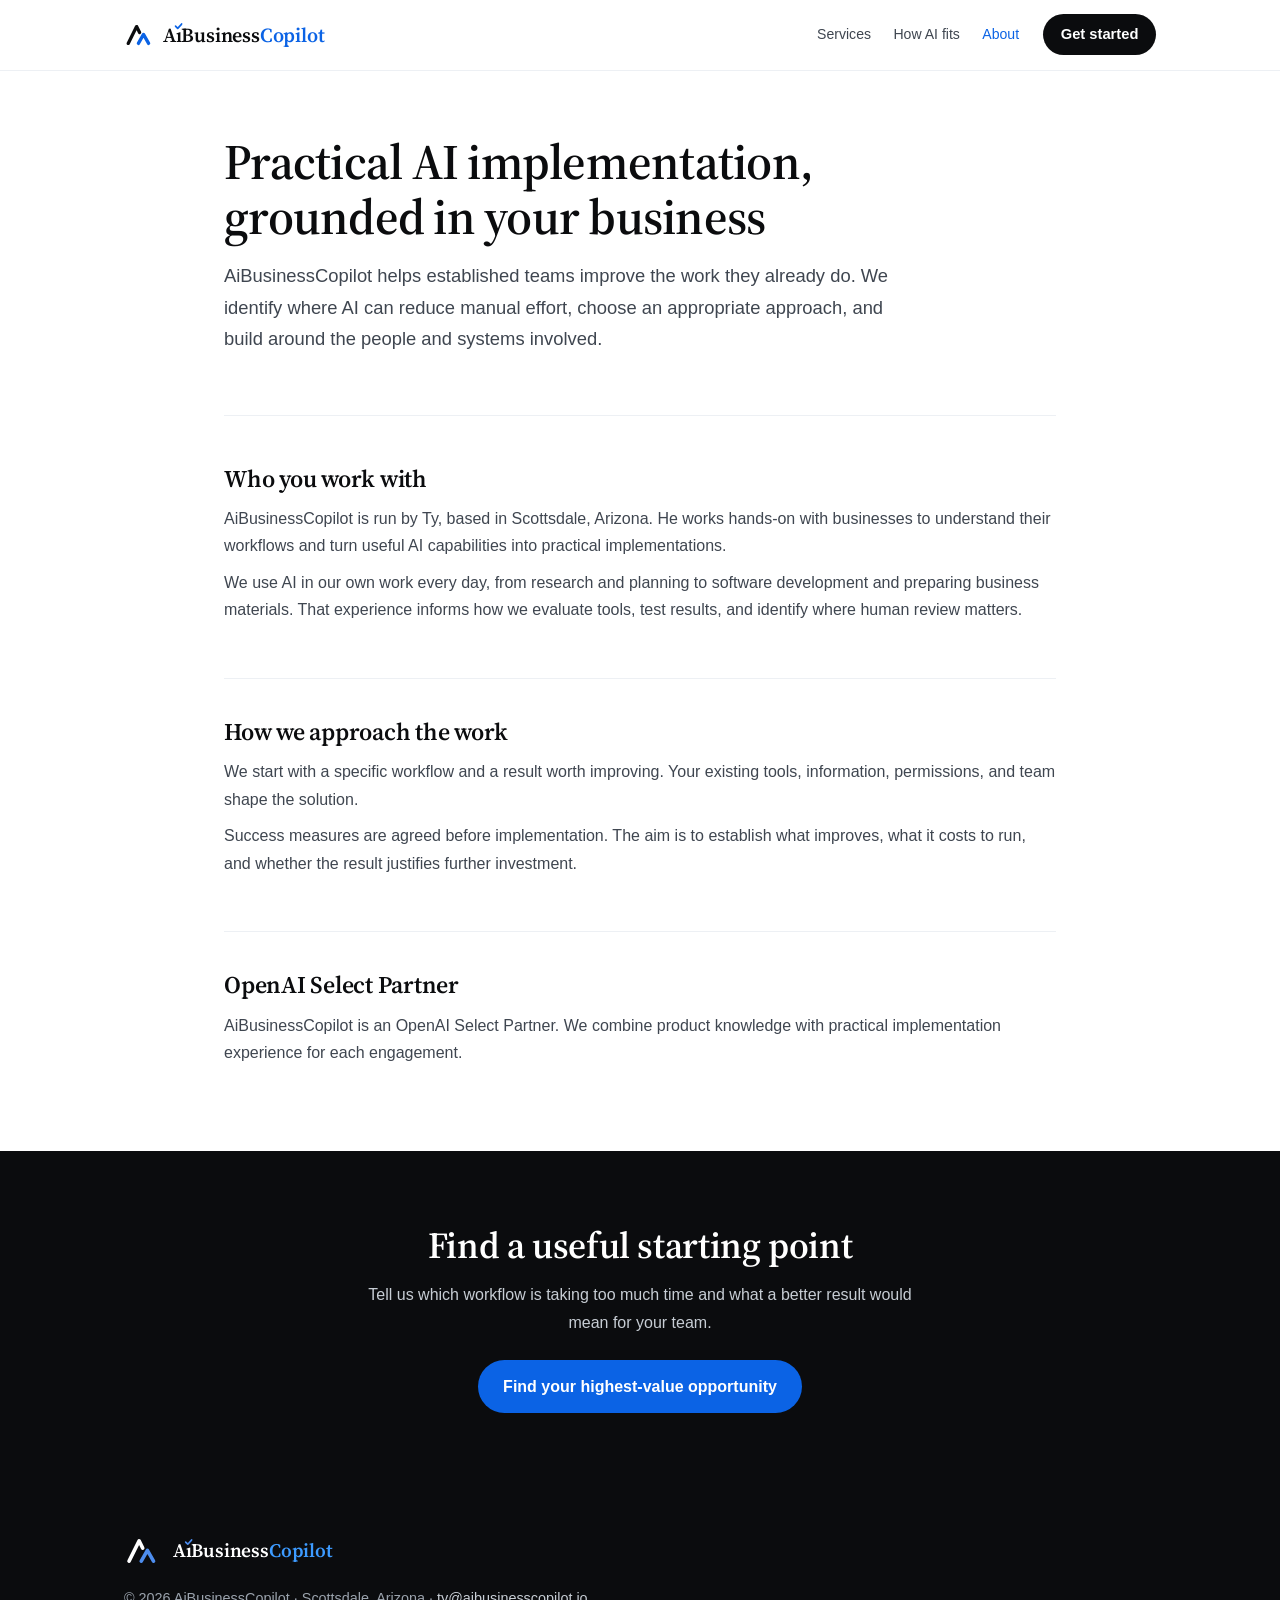
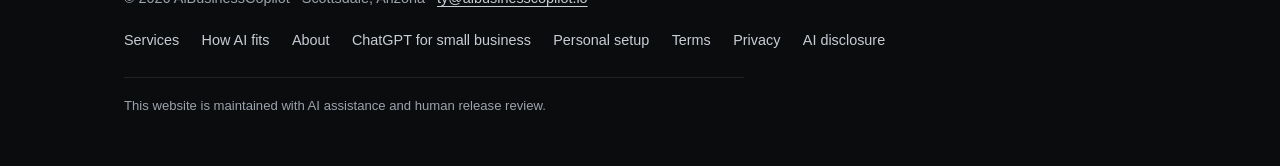
==== commit 2ef15554: "Improve AIBC font and badge delivery and link accessibility" ====
--- a/about.html
+++ b/about.html
@@ -41,14 +41,15 @@
     <link rel="apple-touch-icon" href="apple-touch-icon.png">
     <link rel="preconnect" href="https://fonts.googleapis.com">
     <link rel="preconnect" href="https://fonts.gstatic.com" crossorigin>
-    <link href="https://fonts.googleapis.com/css2?family=Source+Serif+4:opsz,wght@8..60,500;8..60,600&amp;display=swap" rel="stylesheet">
+    <link href="https://fonts.googleapis.com/css2?family=Source+Serif+4:opsz,wght@8..60,500;8..60,600&amp;display=swap" rel="preload" as="style" onload="this.onload=null;this.rel='stylesheet'">
+    <noscript><link href="https://fonts.googleapis.com/css2?family=Source+Serif+4:opsz,wght@8..60,500;8..60,600&amp;display=swap" rel="stylesheet"></noscript>
     <link rel="stylesheet" href="site.css">
 </head>
 <body>
     <a class="skip-link" href="#main-content">Skip to content</a>
     <nav aria-label="Primary">
         <div class="container">
-            <a href="index.html" class="logo" aria-label="AiBusinessCopilot home"><svg class="logo-mark" viewBox="0 0 100 100" aria-hidden="true"><path d="M14 78 L42 22 L52 42" fill="none" stroke="#0B0C0E" stroke-width="11" stroke-linecap="round" stroke-linejoin="round"/><path d="M48 78 L65 48 L82 78" fill="none" stroke="#0B63E5" stroke-width="11" stroke-linecap="round" stroke-linejoin="round"/></svg><span class="logo-word" style="color:var(--ink);">A<span style="position:relative;color:var(--ink);">ı<svg viewBox="0 0 26 20" aria-hidden="true" style="position:absolute;top:0.13em;left:50%;transform:translateX(-54%);width:0.42em;height:0.32em;"><path d="M3 10 L10 17 L23 3" fill="none" stroke="#0B63E5" stroke-width="5.5" stroke-linecap="round" stroke-linejoin="round"/></svg></span>Business<span>Copilot</span></span></a>
+            <a href="/" class="logo" aria-label="AiBusinessCopilot home"><svg class="logo-mark" viewBox="0 0 100 100" aria-hidden="true"><path d="M14 78 L42 22 L52 42" fill="none" stroke="#0B0C0E" stroke-width="11" stroke-linecap="round" stroke-linejoin="round"/><path d="M48 78 L65 48 L82 78" fill="none" stroke="#0B63E5" stroke-width="11" stroke-linecap="round" stroke-linejoin="round"/></svg><span class="logo-word" style="color:var(--ink);">A<span style="position:relative;color:var(--ink);">ı<svg viewBox="0 0 26 20" aria-hidden="true" style="position:absolute;top:0.13em;left:50%;transform:translateX(-54%);width:0.42em;height:0.32em;"><path d="M3 10 L10 17 L23 3" fill="none" stroke="#0B63E5" stroke-width="5.5" stroke-linecap="round" stroke-linejoin="round"/></svg></span>Business<span>Copilot</span></span></a>
             <div class="nav-actions">
                 <div class="primary-links"><a href="services.html" class="nav-link">Services</a> <a href="ai-assistants.html" class="nav-link">How AI fits</a> <a href="about.html" class="nav-link" aria-current="page">About</a></div>
                 <a href="https://docs.google.com/forms/d/e/1FAIpQLSdFFl5u6WnTNpVYOfVQvCAf3JeHsFbnt8GaftJ_0jQG6UOvNA/viewform" class="nav-cta">Get started</a>
@@ -84,7 +85,7 @@
 
     <footer>
         <div class="container">
-            <a href="index.html" class="footer-brand" aria-label="AiBusinessCopilot home">
+            <a href="/" class="footer-brand" aria-label="AiBusinessCopilot home">
                 <svg class="fb-mark" viewBox="0 0 100 100" role="img" aria-label="AiBusinessCopilot logo"><path d="M14 78 L42 22 L52 42" fill="none" stroke="#FFFFFF" stroke-width="10" stroke-linecap="round" stroke-linejoin="round"/><path d="M48 78 L65 48 L82 78" fill="none" stroke="#4D8DEE" stroke-width="10" stroke-linecap="round" stroke-linejoin="round"/></svg>
                 <div class="fb-name">A<span style="position:relative;color:#fff;">ı<svg viewBox="0 0 26 20" aria-hidden="true" style="position:absolute;top:0.13em;left:50%;transform:translateX(-54%);width:0.42em;height:0.32em;"><path d="M3 10 L10 17 L23 3" fill="none" stroke="#4D8DEE" stroke-width="5.5" stroke-linecap="round" stroke-linejoin="round"/></svg></span>Business<span>Copilot</span></div>
             </a>
--- a/site.css
+++ b/site.css
@@ -353,6 +353,7 @@
 footer p { margin: 0; }
 footer a { color: var(--inverse-body); }
 footer a:hover { color: #fff; }
+footer a[href^="mailto:"] { text-decoration: underline; text-underline-offset: 0.18em; }
 footer .footer-brand { display: flex; align-items: center; gap: 0.8rem; }
 footer a.footer-brand { align-self: flex-start; }
 footer .fb-mark { width: 36px; height: 36px; flex: 0 0 auto; }
